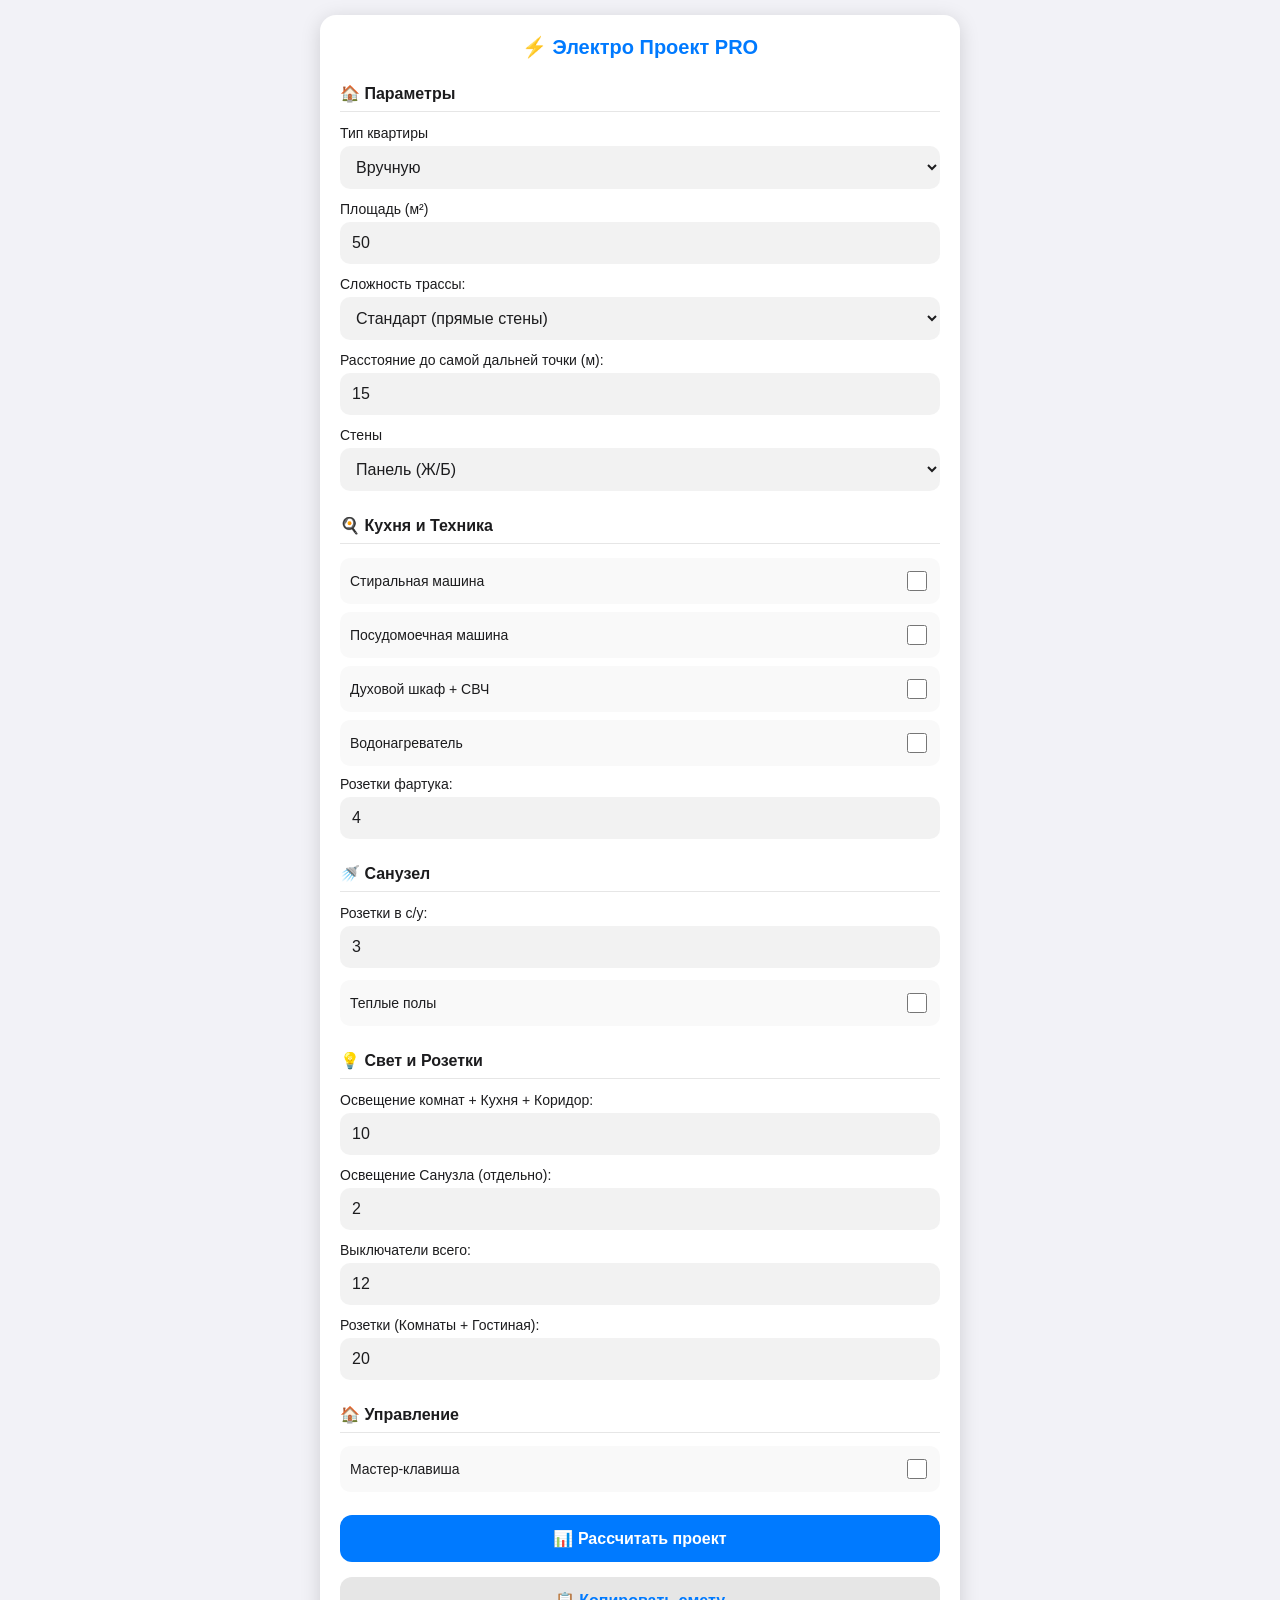
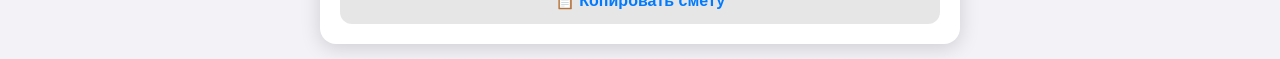
==== index.html @ 99ac5403 "Update index.html" ====
<!DOCTYPE html>
<html lang="ru">
<head>
    <meta charset="UTF-8">
    <meta name="viewport" content="width=device-width, initial-scale=1.0, maximum-scale=1.0, user-scalable=no">
    <title>⚡ Электро Проект PRO</title>
    <style>
        :root { --primary: #007AFF; --bg: #F2F2F7; --card: #FFFFFF; --text: #1C1C1E; --warn: #FF9500; }
        @media (prefers-color-scheme: dark) { :root { --bg: #000000; --card: #1C1C1E; --text: #FFFFFF; } }
        
        body { font-family: -apple-system, BlinkMacSystemFont, "Segoe UI", Roboto, sans-serif; background: var(--bg); color: var(--text); margin: 0; padding: 15px; }
        .app { max-width: 600px; margin: 0 auto; background: var(--card); border-radius: 16px; padding: 20px; box-shadow: 0 4px 20px rgba(0,0,0,0.15); }
        
        h1 { text-align: center; color: var(--primary); font-size: 20px; margin: 0 0 20px 0; }
        h2 { font-size: 16px; border-bottom: 1px solid rgba(128,128,128,0.2); padding-bottom: 8px; margin-top: 25px; color: var(--text); }
        
        .form-row { margin-bottom: 12px; }
        label { display: block; font-size: 14px; font-weight: 500; margin-bottom: 5px; }
        input, select { width: 100%; padding: 12px; border: none; border-radius: 10px; background: rgba(128,128,128,0.1); font-size: 16px; color: var(--text); box-sizing: border-box; }
        
        .toggle-group { display: flex; align-items: center; justify-content: space-between; padding: 10px; background: rgba(128,128,128,0.05); border-radius: 10px; margin-bottom: 8px; }
        .toggle-group label { margin: 0; font-weight: normal; }
        .toggle-group input { width: 20px; height: 20px; }
        
        .sub-option { margin-left: 15px; margin-top: 5px; padding-left: 10px; border-left: 2px solid var(--primary); display: none; }
        .sub-option.visible { display: block; }

        .btn { width: 100%; padding: 14px; border: none; border-radius: 12px; font-size: 16px; font-weight: 600; margin-top: 15px; cursor: pointer; }
        .btn-primary { background: var(--primary); color: white; }
        .btn-secondary { background: rgba(128,128,128,0.2); color: var(--primary); }
        
        #result { margin-top: 20px; padding: 15px; background: rgba(0,122,255,0.1); border-radius: 12px; display: none; }
        .group-list { list-style: none; padding: 0; margin: 10px 0; font-size: 14px; }
        .group-list li { padding: 4px 0; border-bottom: 1px dashed rgba(128,128,128,0.3); display: flex; justify-content: space-between; }
        .total-price { font-size: 24px; font-weight: bold; color: var(--primary); text-align: right; margin-top: 10px; }
        .alert { background: #FFF3CD; color: #856404; padding: 10px; border-radius: 8px; margin-bottom: 10px; font-size: 13px; border-left: 4px solid var(--warn); }
        
        .cable-breakdown { background: rgba(255,255,255,0.5); padding: 10px; border-radius: 8px; margin: 10px 0; font-size: 13px; }
        .cable-row { display: flex; justify-content: space-between; margin-bottom: 4px; }
        .item-count { font-weight: bold; color: #333; }
        @media (prefers-color-scheme: dark) { .item-count { color: #fff; } }
    </style>
</head>
<body>

<div class="app">
    <h1>⚡ Электро Проект PRO</h1>

    <!-- 1. Помещение -->
    <h2>🏠 Параметры</h2>
    <div class="form-row">
        <label>Тип квартиры</label>
        <select id="aptType" onchange="autoFill()">
            <option value="custom">Вручную</option>
            <option value="1">1-комнатная</option>
            <option value="2">2-комнатная</option>
            <option value="3">3-комнатная</option>
        </select>
    </div>
    <div class="form-row">
        <label>Площадь (м²)</label>
        <input type="number" id="area" value="50">
    </div>
    
    <!-- Блок расчета кабеля -->
    <div class="form-row">
        <label>Сложность трассы:</label>
        <select id="cableCoef">
            <option value="1.0">Стандарт (прямые стены)</option>
            <option value="1.2">Сложно (ниши, много поворотов)</option>
            <option value="0.9">Просто (минимум изгибов)</option>
        </select>
    </div>
    <div class="form-row">
        <label>Расстояние до самой дальней точки (м):</label>
        <input type="number" id="maxDist" value="15">
    </div>

    <div class="form-row">
        <label>Стены</label>
        <select id="wallType">
            <option value="350">Панель (Ж/Б)</option>
            <option value="280">Монолит/Кирпич</option>
            <option value="150">ГКЛ/Дерево</option>
        </select>
    </div>

    <!-- 2. Кухня и Техника -->
    <h2>🍳 Кухня и Техника</h2>
    <div class="toggle-group"><label>Стиральная машина</label><input type="checkbox" id="washMachine"></div>
    <div class="toggle-group"><label>Посудомоечная машина</label><input type="checkbox" id="dishWasher"></div>
    <div class="toggle-group"><label>Духовой шкаф + СВЧ</label><input type="checkbox" id="ovenMicrowave"></div>
    
    <div class="toggle-group">
        <label>Водонагреватель</label>
        <input type="checkbox" id="boilerCheck" onchange="toggleBoiler()">
    </div>
    <div id="boilerOptions" class="sub-option">
        <label>Тип нагревателя:</label>
        <select id="boilerType">
            <option value="storage">Накопительный (~2кВт)</option>
            <option value="flow">Проточный (~5-7кВт)</option>
        </select>
    </div>
    <div class="form-row" style="margin-top:10px;">
        <label>Розетки фартука:</label>
        <input type="number" id="kitchenCounter" value="4">
    </div>

    <!-- 3. Санузел -->
    <h2>🚿 Санузел</h2>
    <div class="form-row"><label>Розетки в с/у:</label><input type="number" id="bathSockets" value="3"></div>
    
    <div class="toggle-group">
        <label>Теплые полы</label>
        <input type="checkbox" id="floorHeat" onchange="toggleFloorHeat()">
    </div>
    <div id="floorHeatOptions" class="sub-option">
        <label>Площадь ТП (м²):</label>
        <input type="number" id="floorHeatArea" value="4">
    </div>

    <!-- 4. Свет и Розетки -->
    <h2>💡 Свет и Розетки</h2>
    <div class="form-row">
        <label>Освещение комнат + Кухня + Коридор:</label>
        <input type="number" id="mainLights" value="10">
    </div>
    <div class="form-row">
        <label>Освещение Санузла (отдельно):</label>
        <input type="number" id="bathLights" value="2">
    </div>
    <div class="form-row"><label>Выключатели всего:</label><input type="number" id="switches" value="12"></div>
    <div class="form-row"><label>Розетки (Комнаты + Гостиная):</label><input type="number" id="roomSockets" value="20"></div>

    <!-- 5. Управление -->
    <h2>🏠 Управление</h2>
    <div class="toggle-group">
        <label>Мастер-клавиша</label>
        <input type="checkbox" id="masterKey" onchange="toggleMasterKey()">
    </div>
    <div id="masterKeyInfo" class="sub-option">
        <div class="alert">️ Требуется контактор (2 модуля)</div>
    </div>

    <button class="btn btn-primary" onclick="calculate()">📊 Рассчитать проект</button>
    <button class="btn btn-secondary" onclick="copyResult()">📋 Копировать смету</button>

    <div id="result"></div>
</div>

<script>
    // === ЦЕНЫ ===
    const P = {
        cable_1_5: 45, cable_2_5: 70, cable_4_0: 120, cable_6_0: 180,
        socket: 150, switch: 120, pod: 30, light: 200, 
        junction_box: 40, // Распредкоробка
        box: 100, uzo: 1500,
        contactor: 2500, 
        work_point: 500, work_light: 400, work_panel: 3500, work_group: 250,
        floor_heat: 2500
    };

    const AREA_PRESETS = { '1': 40, '2': 60, '3': 85 };

    function autoFill() {
        const t = document.getElementById('aptType').value;
        if(AREA_PRESETS[t]) document.getElementById('area').value = AREA_PRESETS[t];
    }
    function toggleBoiler() { document.getElementById('boilerOptions').classList.toggle('visible', document.getElementById('boilerCheck').checked); }
    function toggleFloorHeat() { document.getElementById('floorHeatOptions').classList.toggle('visible', document.getElementById('floorHeat').checked); }
    function toggleMasterKey() { document.getElementById('masterKeyInfo').classList.toggle('visible', document.getElementById('masterKey').checked); }

    // === ФУНКЦИЯ РАСЧЕТА КАБЕЛЯ ===
    function calculateCable(area, totalPoints, maxDist, complexityCoef, hasFloorHeat) {
        const perimeter = Math.sqrt(area) * 4;
        let baseLen = perimeter * 1.2; 
        const pointsLen = totalPoints * 1.5; 
        const distAdjustment = maxDist > 15 ? (maxDist - 15) * 2 : 0;
        const fhLen = hasFloorHeat ? 20 : 0;
        let rawTotal = (baseLen + pointsLen + distAdjustment + fhLen) * complexityCoef;
        let finalTotal = Math.ceil(rawTotal * 1.15);

        return {
            total: finalTotal,
            pwr: Math.ceil(finalTotal * 0.7),
            light: Math.ceil(finalTotal * 0.3)
        };
    }

    function calculate() {
        try {
            const area = parseFloat(document.getElementById('area').value) || 0;
            const wallPrice = parseFloat(document.getElementById('wallType').value);
            const cableCoef = parseFloat(document.getElementById('cableCoef').value);
            const maxDist = parseFloat(document.getElementById('maxDist').value) || 15;
            
            // Техника
            const hasWash = document.getElementById('washMachine').checked;
            const hasDish = document.getElementById('dishWasher').checked;
            const hasOven = document.getElementById('ovenMicrowave').checked;
            const hasBoiler = document.getElementById('boilerCheck').checked;
            const boilerType = document.getElementById('boilerType').value;
            
            // Санузел
            const bathSockets = parseInt(document.getElementById('bathSockets').value) || 0;
            const hasFloorHeat = document.getElementById('floorHeat').checked;
            const floorHeatArea = parseInt(document.getElementById('floorHeatArea').value) || 0;

            // Свет и Розетки
            const mainLights = parseInt(document.getElementById('mainLights').value) || 0;
            const bathLights = parseInt(document.getElementById('bathLights').value) || 0;
            const kCounter = parseInt(document.getElementById('kitchenCounter').value) || 0;
            const roomSockets = parseInt(document.getElementById('roomSockets').value) || 0;
            const switches = parseInt(document.getElementById('switches').value) || 0;
            const hasMasterKey = document.getElementById('masterKey').checked;

            // Подсчет всего
            const totalSockets = kCounter + roomSockets + bathSockets + (hasWash?1:0) + (hasDish?1:0) + (hasOven?1:0) + (hasBoiler?1:0);
            const totalLights = mainLights + bathLights;
            const totalPoints = totalSockets + totalLights + switches;

            // === ПОДСЧЕТ ПОДРОЗЕТНИКОВ И КОРОБОК ===
            // 1 подрозетник на каждую розетку и выключатель
            const countPodrozetniki = totalSockets + switches;
            
            // Распредкоробки: примерно 1 на каждые 5-6 точек + запас
            const countJunctionBoxes = Math.ceil(totalPoints / 5) + 2;

            // === РАСЧЕТ КАБЕЛЯ ===
            const cableData = calculateCable(area, totalPoints, maxDist, cableCoef, hasFloorHeat);
            const lenPwr = cableData.pwr;   
            const lenLight = cableData.light;

            // === ГРУППЫ ЩИТА ===
            let groups = [];
            groups.push({name: "Вводной автомат + Реле напряжения", type: "main"});

            if(hasWash) groups.push({name: "Стиральная машина", w: 2.5});
            if(hasDish) groups.push({name: "ПММ", w: 2.5});
            if(hasOven) groups.push({name: "Духовка + СВЧ", w: 2.5});
            if(hasBoiler) {
                let w = (boilerType === 'flow') ? 6.0 : 2.5;
                groups.push({name: (boilerType === 'flow' ? "Проточный (3x6)" : "Бойлер (3x2.5)"), w: w});
            }
            if(kCounter > 0) groups.push({name: "Розетки фартука", w: 2.5});
            if(bathSockets > 0) groups.push({name: "Розетки с/у (УЗО)", w: 2.5});
            if(hasFloorHeat) groups.push({name: "Теплые полы", w: 2.5});
            
            if(mainLights > 0) groups.push({name: `Свет основной (${mainLights} т.)`, w: 1.5});
            if(bathLights > 0) groups.push({name: "Свет с/у (УЗО)", w: 1.5});
            
            const roomSockGroups = Math.ceil(roomSockets / 8);
            for(let i=1; i<=roomSockGroups; i++) groups.push({name: `Розетки комн. гр.${i}`, w: 2.5});
            
            if(hasMasterKey) groups.push({name: "Контактор", w: 0, type: 'contactor'});

            // === СТОИМОСТЬ ===
            const costCablePwr = lenPwr * P.cable_2_5; 
            const costCableLight = lenLight * P.cable_1_5;
            
            const costSocketsMech = totalSockets * P.socket;
            const costSwitchesMech = switches * P.switch;
            
            // Подрозетники (материал)
            const costPodrozetniki = countPodrozetniki * P.pod;
            // Распредкоробки (материал)
            const costJunctionBoxes = countJunctionBoxes * P.junction_box;

            const costLights = totalLights * P.light;
            const costBoxes = groups.length * P.box; // Щитовые модули/рейки
            const costFloorHeat = hasFloorHeat ? (floorHeatArea * 1500 + P.floor_heat) : 0;
            const costContactor = hasMasterKey ? P.contactor : 0;
            const costUZO = 3 * P.uzo;

            const totalMaterials = costCablePwr + costCableLight + costSocketsMech + costSwitchesMech + 
                                   costPodrozetniki + costJunctionBoxes + costLights + costBoxes + 
                                   costUZO + costFloorHeat + costContactor;

            // Работы
            const workStrobe = (lenPwr + lenLight) * wallPrice * 0.8;
            const workInstallPoints = totalSockets * P.work_point;
            const workInstallLights = totalLights * P.work_light;
            const workFloorHeat = hasFloorHeat ? (floorHeatArea * 500) : 0;
            const workContactor = hasMasterKey ? 1500 : 0;
            const workPanel = P.work_panel + (groups.length * P.work_group);

            const totalWork = workStrobe + workInstallPoints + workInstallLights + workFloorHeat + workContactor + workPanel;
            const grandTotal = totalMaterials + totalWork;

            // === ВЫВОД ===
            let alerts = "";
            if(hasBoiler && boilerType === 'flow') alerts += "<div class='alert'>⚠️ Проточный требует кабель 3x6!</div>";
            if(groups.length > 12) alerts += "<div class='alert'>ℹ️ Щит >12 модулей. Нужен двухрядный.</div>";

            let groupHtml = groups.map(g => {
                if(g.type === 'contactor') return `<li><span>${g.name}</span> <span>2 мод</span></li>`;
                return `<li><span>${g.name}</span> <span>${g.w?g.w+'мм²':'-'}</span></li>`;
            }).join('');

            const html = `
                ${alerts}
                
                <div style="font-weight:bold; margin-bottom:5px;">📦 Материалы (количество):</div>
                <div class="cable-breakdown">
                    <div class="cable-row"><span> ВВГнг 3×2.5 (Силовой):</span> <b>${lenPwr} м</b></div>
                    <div class="cable-row"><span>🧵 ВВГнг 3×1.5 (Свет):</span> <b>${lenLight} м</b></div>
                    <div class="cable-row"><span>🔌 Механизмы (розетки):</span> <span class="item-count">${totalSockets} шт</span></div>
                    <div class="cable-row"><span>🔲 Механизмы (выкл):</span> <span class="item-count">${switches} шт</span></div>
                    <div class="cable-row" style="background:rgba(0,122,255,0.1); padding:5px; border-radius:4px;"><span>🏺 <b>Подрозетники:</b></span> <span class="item-count"><b>${countPodrozetniki} шт</b></span></div>
                    <div class="cable-row"><span> Распред. коробки:</span> <span class="item-count">~${countJunctionBoxes} шт</span></div>
                </div>

                <div style="font-weight:bold; margin-bottom:5px;">📋 Схема щита (${groups.length} групп):</div>
                <ul class="group-list">${groupHtml}</ul>
                
                <hr style="border:0; border-top:1px dashed #ccc; margin:10px 0;">
                <div style="display:flex; justify-content:space-between;"><span>Материалы (сумма):</span> <span>${totalMaterials} ₽</span></div>
                <div style="display:flex; justify-content:space-between;"><span>Работы (сумма):</span> <span>${totalWork} ₽</span></div>
                <div class="total-price">ИТОГО: ${grandTotal} ₽</div>
            `;

            const resDiv = document.getElementById('result');
            resDiv.innerHTML = html;
            resDiv.style.display = 'block';
            resDiv.scrollIntoView({behavior:'smooth'});

            window.lastData = `Проект на ${area}м²\nКабель: ${cableData.total}м\nПодрозетники: ${countPodrozetniki} шт\nИтого: ${grandTotal} руб.`;

        } catch(e) { alert("Ошибка: "+e.message); console.error(e); }
    }

    function copyResult() {
        if(!window.lastData) return;
        navigator.clipboard.writeText(window.lastData).then(() => alert("Скопировано!"));
    }
</script>

</body>
</html>
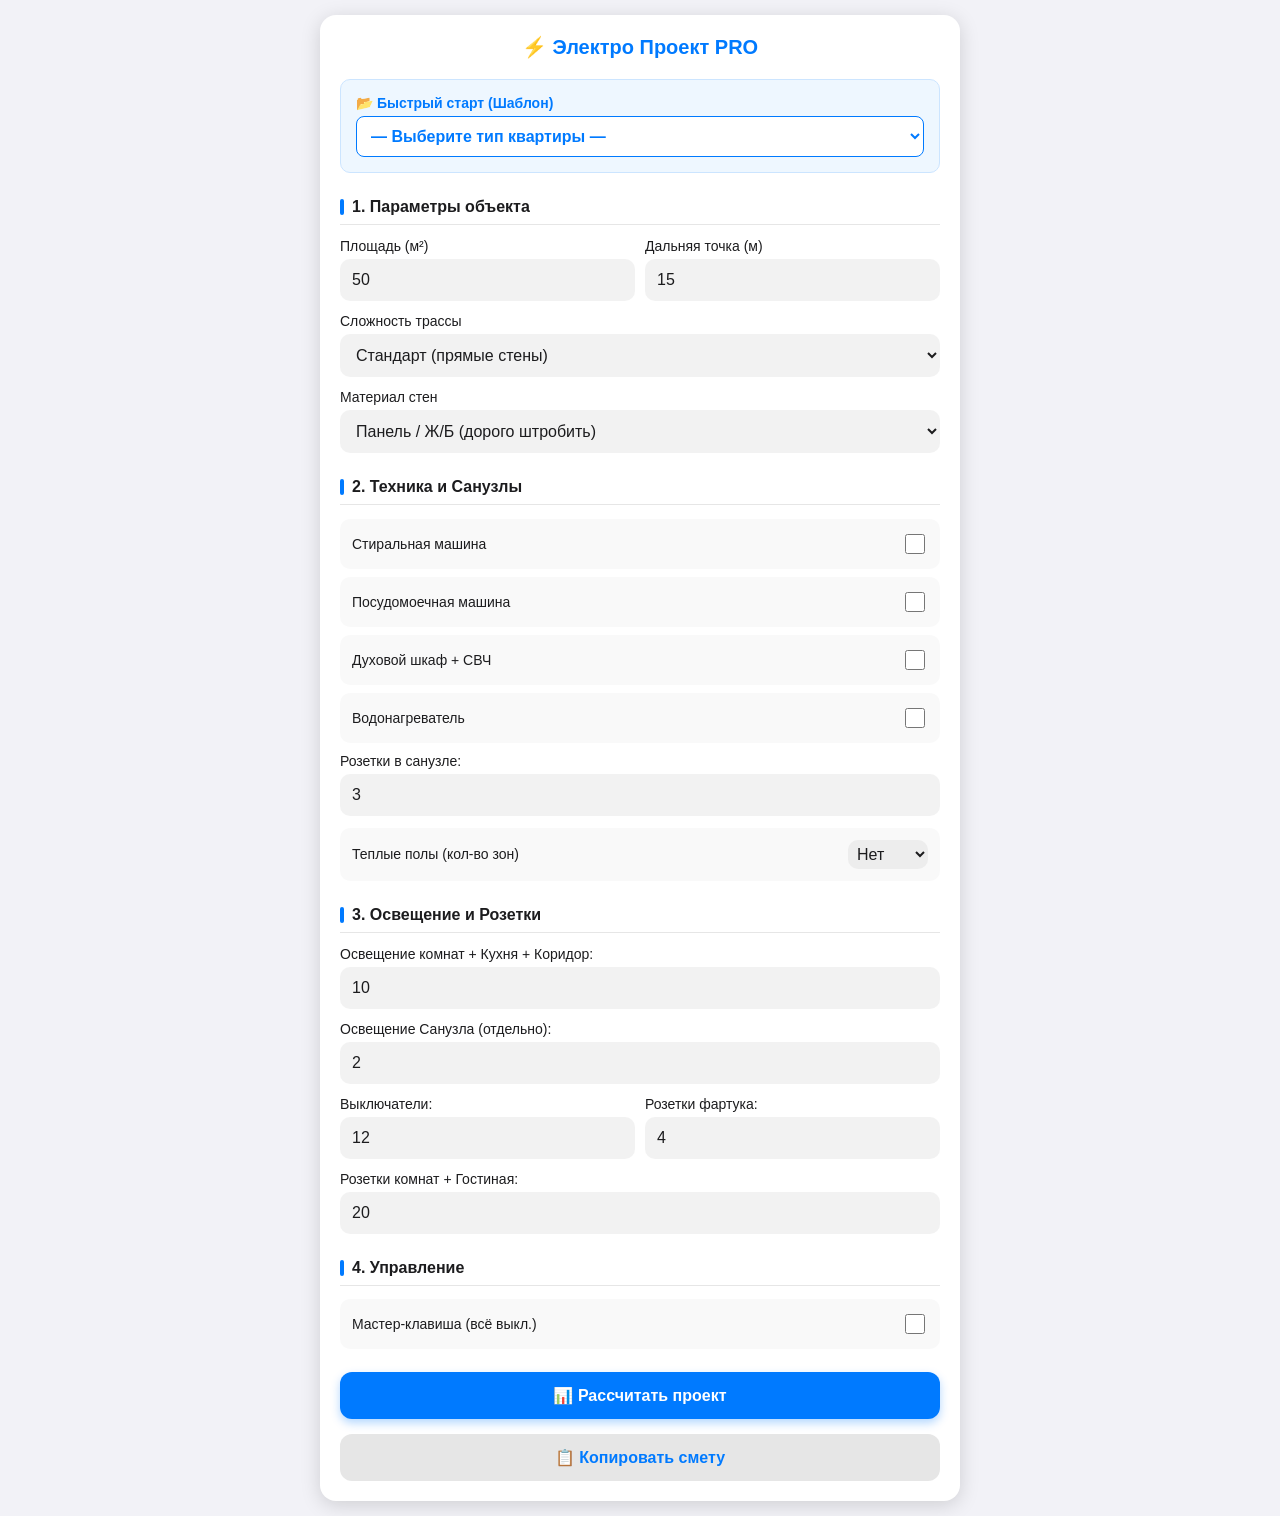
==== commit a21f4445: "Update index.html" ====
--- a/index.html
+++ b/index.html
@@ -3,7 +3,7 @@
 <head>
     <meta charset="UTF-8">
     <meta name="viewport" content="width=device-width, initial-scale=1.0, maximum-scale=1.0, user-scalable=no">
-    <title>⚡ Электро Проект PRO</title>
+    <title> Электро Проект PRO</title>
     <style>
         :root { --primary: #007AFF; --bg: #F2F2F7; --card: #FFFFFF; --text: #1C1C1E; --warn: #FF9500; }
         @media (prefers-color-scheme: dark) { :root { --bg: #000000; --card: #1C1C1E; --text: #FFFFFF; } }
@@ -12,33 +12,42 @@
         .app { max-width: 600px; margin: 0 auto; background: var(--card); border-radius: 16px; padding: 20px; box-shadow: 0 4px 20px rgba(0,0,0,0.15); }
         
         h1 { text-align: center; color: var(--primary); font-size: 20px; margin: 0 0 20px 0; }
-        h2 { font-size: 16px; border-bottom: 1px solid rgba(128,128,128,0.2); padding-bottom: 8px; margin-top: 25px; color: var(--text); }
+        h2 { font-size: 16px; border-bottom: 1px solid rgba(128,128,128,0.2); padding-bottom: 8px; margin-top: 25px; color: var(--text); display: flex; align-items: center; gap: 8px; }
+        h2::before { content: ''; display: block; width: 4px; height: 16px; background: var(--primary); border-radius: 2px; }
         
         .form-row { margin-bottom: 12px; }
         label { display: block; font-size: 14px; font-weight: 500; margin-bottom: 5px; }
-        input, select { width: 100%; padding: 12px; border: none; border-radius: 10px; background: rgba(128,128,128,0.1); font-size: 16px; color: var(--text); box-sizing: border-box; }
-        
-        .toggle-group { display: flex; align-items: center; justify-content: space-between; padding: 10px; background: rgba(128,128,128,0.05); border-radius: 10px; margin-bottom: 8px; }
-        .toggle-group label { margin: 0; font-weight: normal; }
-        .toggle-group input { width: 20px; height: 20px; }
-        
-        .sub-option { margin-left: 15px; margin-top: 5px; padding-left: 10px; border-left: 2px solid var(--primary); display: none; }
+        input, select { width: 100%; padding: 12px; border: none; border-radius: 10px; background: rgba(128,128,128,0.1); font-size: 16px; color: var(--text); box-sizing: border-box; transition: 0.2s; }
+        input:focus, select:focus { outline: 2px solid var(--primary); background: rgba(128,128,128,0.05); }
+        
+        .toggle-group { display: flex; align-items: center; justify-content: space-between; padding: 12px; background: rgba(128,128,128,0.05); border-radius: 10px; margin-bottom: 8px; cursor: pointer; }
+        .toggle-group label { margin: 0; font-weight: normal; flex-grow: 1; }
+        .toggle-group input { width: 20px; height: 20px; margin-left: 10px; }
+        
+        .sub-option { margin-left: 15px; margin-top: 5px; padding-left: 10px; border-left: 2px solid var(--primary); display: none; animation: fadeIn 0.3s; }
         .sub-option.visible { display: block; }
-
-        .btn { width: 100%; padding: 14px; border: none; border-radius: 12px; font-size: 16px; font-weight: 600; margin-top: 15px; cursor: pointer; }
-        .btn-primary { background: var(--primary); color: white; }
+        @keyframes fadeIn { from { opacity: 0; transform: translateY(-5px); } to { opacity: 1; transform: translateY(0); } }
+
+        .btn { width: 100%; padding: 14px; border: none; border-radius: 12px; font-size: 16px; font-weight: 600; margin-top: 15px; cursor: pointer; transition: 0.2s; }
+        .btn-primary { background: var(--primary); color: white; box-shadow: 0 4px 10px rgba(0,122,255,0.3); }
+        .btn-primary:active { transform: scale(0.98); }
         .btn-secondary { background: rgba(128,128,128,0.2); color: var(--primary); }
         
-        #result { margin-top: 20px; padding: 15px; background: rgba(0,122,255,0.1); border-radius: 12px; display: none; }
+        #result { margin-top: 20px; padding: 15px; background: rgba(0,122,255,0.1); border-radius: 12px; display: none; animation: slideUp 0.4s ease-out; }
+        @keyframes slideUp { from { opacity: 0; transform: translateY(20px); } to { opacity: 1; transform: translateY(0); } }
+        
         .group-list { list-style: none; padding: 0; margin: 10px 0; font-size: 14px; }
-        .group-list li { padding: 4px 0; border-bottom: 1px dashed rgba(128,128,128,0.3); display: flex; justify-content: space-between; }
-        .total-price { font-size: 24px; font-weight: bold; color: var(--primary); text-align: right; margin-top: 10px; }
-        .alert { background: #FFF3CD; color: #856404; padding: 10px; border-radius: 8px; margin-bottom: 10px; font-size: 13px; border-left: 4px solid var(--warn); }
-        
-        .cable-breakdown { background: rgba(255,255,255,0.5); padding: 10px; border-radius: 8px; margin: 10px 0; font-size: 13px; }
-        .cable-row { display: flex; justify-content: space-between; margin-bottom: 4px; }
+        .group-list li { padding: 6px 0; border-bottom: 1px dashed rgba(128,128,128,0.3); display: flex; justify-content: space-between; }
+        .total-price { font-size: 26px; font-weight: 800; color: var(--primary); text-align: right; margin-top: 15px; }
+        .alert { background: #FFF3CD; color: #856404; padding: 12px; border-radius: 8px; margin-bottom: 15px; font-size: 13px; border-left: 4px solid var(--warn); line-height: 1.4; }
+        
+        .cable-breakdown { background: rgba(255,255,255,0.6); padding: 12px; border-radius: 8px; margin: 10px 0; font-size: 14px; }
+        .cable-row { display: flex; justify-content: space-between; margin-bottom: 6px; }
         .item-count { font-weight: bold; color: #333; }
-        @media (prefers-color-scheme: dark) { .item-count { color: #fff; } }
+        @media (prefers-color-scheme: dark) { .item-count { color: #fff; } .cable-breakdown { background: rgba(255,255,255,0.1); } }
+        
+        .preset-loader { background: #eef7ff; padding: 15px; border-radius: 10px; margin-bottom: 20px; border: 1px solid #cce5ff; }
+        .preset-select { width: 100%; padding: 10px; border-radius: 8px; border: 1px solid #007AFF; background: white; color: #007AFF; font-weight: bold; }
     </style>
 </head>
 <body>
@@ -46,47 +55,47 @@
 <div class="app">
     <h1>⚡ Электро Проект PRO</h1>
 
-    <!-- 1. Помещение -->
-    <h2>🏠 Параметры</h2>
+    <!-- ЗАГРУЗКА ПРЕСЕТА -->
+    <div class="preset-loader">
+        <label style="color:#007AFF; font-weight:bold;">📂 Быстрый старт (Шаблон)</label>
+        <select id="presetSelect" class="preset-select" onchange="loadPreset()">
+            <option value="">— Выберите тип квартиры —</option>
+        </select>
+    </div>
+
+    <!-- ШАГ 1: БАЗОВЫЕ ПАРАМЕТРЫ -->
+    <h2>1. Параметры объекта</h2>
+    <div class="grid-2" style="display: grid; grid-template-columns: 1fr 1fr; gap: 10px;">
+        <div class="form-row">
+            <label>Площадь (м²)</label>
+            <input type="number" id="area" value="50">
+        </div>
+        <div class="form-row">
+            <label>Дальняя точка (м)</label>
+            <input type="number" id="maxDist" value="15">
+        </div>
+    </div>
+
     <div class="form-row">
-        <label>Тип квартиры</label>
-        <select id="aptType" onchange="autoFill()">
-            <option value="custom">Вручную</option>
-            <option value="1">1-комнатная</option>
-            <option value="2">2-комнатная</option>
-            <option value="3">3-комнатная</option>
-        </select>
-    </div>
-    <div class="form-row">
-        <label>Площадь (м²)</label>
-        <input type="number" id="area" value="50">
-    </div>
-    
-    <!-- Блок расчета кабеля -->
-    <div class="form-row">
-        <label>Сложность трассы:</label>
+        <label>Сложность трассы</label>
         <select id="cableCoef">
             <option value="1.0">Стандарт (прямые стены)</option>
-            <option value="1.2">Сложно (ниши, много поворотов)</option>
+            <option value="1.2">Сложно (ниши, много углов)</option>
             <option value="0.9">Просто (минимум изгибов)</option>
         </select>
     </div>
+
     <div class="form-row">
-        <label>Расстояние до самой дальней точки (м):</label>
-        <input type="number" id="maxDist" value="15">
-    </div>
-
-    <div class="form-row">
-        <label>Стены</label>
+        <label>Материал стен</label>
         <select id="wallType">
-            <option value="350">Панель (Ж/Б)</option>
-            <option value="280">Монолит/Кирпич</option>
-            <option value="150">ГКЛ/Дерево</option>
+            <option value="350">Панель / Ж/Б (дорого штробить)</option>
+            <option value="280">Монолит / Кирпич</option>
+            <option value="150">ГКЛ / Дерево / Пеноблок</option>
         </select>
     </div>
 
-    <!-- 2. Кухня и Техника -->
-    <h2>🍳 Кухня и Техника</h2>
+    <!-- ШАГ 2: НАПОЛНЕНИЕ -->
+    <h2>2. Техника и Санузлы</h2>
     <div class="toggle-group"><label>Стиральная машина</label><input type="checkbox" id="washMachine"></div>
     <div class="toggle-group"><label>Посудомоечная машина</label><input type="checkbox" id="dishWasher"></div>
     <div class="toggle-group"><label>Духовой шкаф + СВЧ</label><input type="checkbox" id="ovenMicrowave"></div>
@@ -102,26 +111,29 @@
             <option value="flow">Проточный (~5-7кВт)</option>
         </select>
     </div>
+
     <div class="form-row" style="margin-top:10px;">
-        <label>Розетки фартука:</label>
-        <input type="number" id="kitchenCounter" value="4">
-    </div>
-
-    <!-- 3. Санузел -->
-    <h2>🚿 Санузел</h2>
-    <div class="form-row"><label>Розетки в с/у:</label><input type="number" id="bathSockets" value="3"></div>
-    
+        <label>Розетки в санузле:</label>
+        <input type="number" id="bathSockets" value="3">
+    </div>
+    
+    <!-- Выбор количества зон теплого пола (все на 1 группе) -->
     <div class="toggle-group">
-        <label>Теплые полы</label>
-        <input type="checkbox" id="floorHeat" onchange="toggleFloorHeat()">
+        <label>Теплые полы (кол-во зон)</label>
+        <select id="floorHeatZones" onchange="toggleFloorHeat()" style="width: 80px; padding: 5px;">
+            <option value="0">Нет</option>
+            <option value="1">1 зона</option>
+            <option value="2">2 зоны</option>
+            <option value="3">3 зоны</option>
+        </select>
     </div>
     <div id="floorHeatOptions" class="sub-option">
-        <label>Площадь ТП (м²):</label>
+        <label>Общая площадь ТП (м²):</label>
         <input type="number" id="floorHeatArea" value="4">
-    </div>
-
-    <!-- 4. Свет и Розетки -->
-    <h2>💡 Свет и Розетки</h2>
+        <div class="hint" style="font-size:11px; color:#888;">Все зоны подключаются к одному автомату</div>
+    </div>
+
+    <h2>3. Освещение и Розетки</h2>
     <div class="form-row">
         <label>Освещение комнат + Кухня + Коридор:</label>
         <input type="number" id="mainLights" value="10">
@@ -130,17 +142,30 @@
         <label>Освещение Санузла (отдельно):</label>
         <input type="number" id="bathLights" value="2">
     </div>
-    <div class="form-row"><label>Выключатели всего:</label><input type="number" id="switches" value="12"></div>
-    <div class="form-row"><label>Розетки (Комнаты + Гостиная):</label><input type="number" id="roomSockets" value="20"></div>
-
-    <!-- 5. Управление -->
-    <h2>🏠 Управление</h2>
+    
+    <div class="grid-2" style="display: grid; grid-template-columns: 1fr 1fr; gap: 10px;">
+        <div class="form-row">
+            <label>Выключатели:</label>
+            <input type="number" id="switches" value="12">
+        </div>
+        <div class="form-row">
+            <label>Розетки фартука:</label>
+            <input type="number" id="kitchenCounter" value="4">
+        </div>
+    </div>
+    
+    <div class="form-row">
+        <label>Розетки комнат + Гостиная:</label>
+        <input type="number" id="roomSockets" value="20">
+    </div>
+
+    <h2>4. Управление</h2>
     <div class="toggle-group">
-        <label>Мастер-клавиша</label>
+        <label>Мастер-клавиша (всё выкл.)</label>
         <input type="checkbox" id="masterKey" onchange="toggleMasterKey()">
     </div>
     <div id="masterKeyInfo" class="sub-option">
-        <div class="alert">️ Требуется контактор (2 модуля)</div>
+        <div class="alert">️ Требуется контактор (2 модуля) в щите</div>
     </div>
 
     <button class="btn btn-primary" onclick="calculate()">📊 Рассчитать проект</button>
@@ -154,24 +179,82 @@
     const P = {
         cable_1_5: 45, cable_2_5: 70, cable_4_0: 120, cable_6_0: 180,
         socket: 150, switch: 120, pod: 30, light: 200, 
-        junction_box: 40, // Распредкоробка
-        box: 100, uzo: 1500,
+        junction_box: 40, box: 100, uzo: 1500,
         contactor: 2500, 
         work_point: 500, work_light: 400, work_panel: 3500, work_group: 250,
-        floor_heat: 2500
+        floor_heat_control: 2500, // Терморегулятор + монтаж (1 шт на всю группу)
+        floor_heat_mat: 1500      // Цена за м² мата
     };
 
-    const AREA_PRESETS = { '1': 40, '2': 60, '3': 85 };
-
-    function autoFill() {
-        const t = document.getElementById('aptType').value;
-        if(AREA_PRESETS[t]) document.getElementById('area').value = AREA_PRESETS[t];
+    let presetsData = [];
+
+    // Загрузка пресетов из файла
+    fetch('presets.json')
+        .then(response => response.json())
+        .then(data => {
+            presetsData = data;
+            const select = document.getElementById('presetSelect');
+            data.forEach((p, index) => {
+                const option = document.createElement('option');
+                option.value = index;
+                option.text = p.name;
+                select.appendChild(option);
+            });
+        })
+        .catch(err => console.log("presets.json не найден"));
+
+    function loadPreset() {
+        const idx = document.getElementById('presetSelect').value;
+        if(idx === "") return;
+        
+        const p = presetsData[idx];
+        document.getElementById('area').value = p.area;
+        document.getElementById('maxDist').value = p.maxDist;
+        document.getElementById('cableCoef').value = p.cableCoef;
+        document.getElementById('wallType').value = p.wallType;
+        
+        document.getElementById('washMachine').checked = p.washMachine;
+        document.getElementById('dishWasher').checked = p.dishWasher;
+        document.getElementById('ovenMicrowave').checked = p.ovenMicrowave;
+        
+        document.getElementById('boilerCheck').checked = p.boilerCheck;
+        if(p.boilerType) document.getElementById('boilerType').value = p.boilerType;
+        toggleBoiler();
+        
+        document.getElementById('bathSockets').value = p.bathSockets;
+        
+        document.getElementById('floorHeatZones').value = p.floorHeatZones;
+        document.getElementById('floorHeatArea').value = p.floorHeatArea;
+        toggleFloorHeat();
+        
+        document.getElementById('mainLights').value = p.mainLights;
+        document.getElementById('bathLights').value = p.bathLights;
+        document.getElementById('switches').value = p.switches;
+        document.getElementById('kitchenCounter').value = p.kitchenCounter;
+        document.getElementById('roomSockets').value = p.roomSockets;
+        
+        document.getElementById('masterKey').checked = p.masterKey;
+        toggleMasterKey();
+        
+        calculate();
     }
+
     function toggleBoiler() { document.getElementById('boilerOptions').classList.toggle('visible', document.getElementById('boilerCheck').checked); }
-    function toggleFloorHeat() { document.getElementById('floorHeatOptions').classList.toggle('visible', document.getElementById('floorHeat').checked); }
+    
+    function toggleFloorHeat() { 
+        const zones = parseInt(document.getElementById('floorHeatZones').value);
+        const el = document.getElementById('floorHeatOptions');
+        if(zones > 0) {
+            el.classList.add('visible');
+            if(!document.getElementById('floorHeatArea').value) document.getElementById('floorHeatArea').value = zones * 4;
+        } else {
+            el.classList.remove('visible');
+        }
+    }
+    
     function toggleMasterKey() { document.getElementById('masterKeyInfo').classList.toggle('visible', document.getElementById('masterKey').checked); }
 
-    // === ФУНКЦИЯ РАСЧЕТА КАБЕЛЯ ===
+    // === РАСЧЕТ КАБЕЛЯ ===
     function calculateCable(area, totalPoints, maxDist, complexityCoef, hasFloorHeat) {
         const perimeter = Math.sqrt(area) * 4;
         let baseLen = perimeter * 1.2; 
@@ -190,24 +273,26 @@
 
     function calculate() {
         try {
+            // 1. БАЗА
             const area = parseFloat(document.getElementById('area').value) || 0;
             const wallPrice = parseFloat(document.getElementById('wallType').value);
             const cableCoef = parseFloat(document.getElementById('cableCoef').value);
             const maxDist = parseFloat(document.getElementById('maxDist').value) || 15;
             
-            // Техника
+            // 2. ТЕХНИКА
             const hasWash = document.getElementById('washMachine').checked;
             const hasDish = document.getElementById('dishWasher').checked;
             const hasOven = document.getElementById('ovenMicrowave').checked;
             const hasBoiler = document.getElementById('boilerCheck').checked;
             const boilerType = document.getElementById('boilerType').value;
             
-            // Санузел
+            // 3. САНУЗЕЛ И ПОЛЫ
             const bathSockets = parseInt(document.getElementById('bathSockets').value) || 0;
-            const hasFloorHeat = document.getElementById('floorHeat').checked;
+            const floorHeatZones = parseInt(document.getElementById('floorHeatZones').value) || 0;
             const floorHeatArea = parseInt(document.getElementById('floorHeatArea').value) || 0;
-
-            // Свет и Розетки
+            const hasFloorHeat = floorHeatZones > 0;
+
+            // 4. СВЕТ И РОЗЕТКИ
             const mainLights = parseInt(document.getElementById('mainLights').value) || 0;
             const bathLights = parseInt(document.getElementById('bathLights').value) || 0;
             const kCounter = parseInt(document.getElementById('kitchenCounter').value) || 0;
@@ -215,19 +300,13 @@
             const switches = parseInt(document.getElementById('switches').value) || 0;
             const hasMasterKey = document.getElementById('masterKey').checked;
 
-            // Подсчет всего
             const totalSockets = kCounter + roomSockets + bathSockets + (hasWash?1:0) + (hasDish?1:0) + (hasOven?1:0) + (hasBoiler?1:0);
             const totalLights = mainLights + bathLights;
             const totalPoints = totalSockets + totalLights + switches;
 
-            // === ПОДСЧЕТ ПОДРОЗЕТНИКОВ И КОРОБОК ===
-            // 1 подрозетник на каждую розетку и выключатель
             const countPodrozetniki = totalSockets + switches;
-            
-            // Распредкоробки: примерно 1 на каждые 5-6 точек + запас
             const countJunctionBoxes = Math.ceil(totalPoints / 5) + 2;
 
-            // === РАСЧЕТ КАБЕЛЯ ===
             const cableData = calculateCable(area, totalPoints, maxDist, cableCoef, hasFloorHeat);
             const lenPwr = cableData.pwr;   
             const lenLight = cableData.light;
@@ -245,7 +324,11 @@
             }
             if(kCounter > 0) groups.push({name: "Розетки фартука", w: 2.5});
             if(bathSockets > 0) groups.push({name: "Розетки с/у (УЗО)", w: 2.5});
-            if(hasFloorHeat) groups.push({name: "Теплые полы", w: 2.5});
+            
+            // 🔥 ВСЕ ТЕПЛЫЕ ПОЛЫ НА ОДНОЙ ГРУППЕ
+            if(hasFloorHeat) {
+                groups.push({name: `Теплые полы (${floorHeatZones} зон)`, w: 2.5});
+            }
             
             if(mainLights > 0) groups.push({name: `Свет основной (${mainLights} т.)`, w: 1.5});
             if(bathLights > 0) groups.push({name: "Свет с/у (УЗО)", w: 1.5});
@@ -261,17 +344,18 @@
             
             const costSocketsMech = totalSockets * P.socket;
             const costSwitchesMech = switches * P.switch;
-            
-            // Подрозетники (материал)
             const costPodrozetniki = countPodrozetniki * P.pod;
-            // Распредкоробки (материал)
             const costJunctionBoxes = countJunctionBoxes * P.junction_box;
-
             const costLights = totalLights * P.light;
-            const costBoxes = groups.length * P.box; // Щитовые модули/рейки
-            const costFloorHeat = hasFloorHeat ? (floorHeatArea * 1500 + P.floor_heat) : 0;
+            const costBoxes = groups.length * P.box; 
+            
+            // Теплые полы: 1 комплект управления + маты по площади
+            const costFloorHeat = hasFloorHeat ? (P.floor_heat_control + floorHeatArea * P.floor_heat_mat) : 0;
+            
             const costContactor = hasMasterKey ? P.contactor : 0;
-            const costUZO = 3 * P.uzo;
+            // УЗО: Розетки, Свет с/у, Теплые полы (всегда 3, если полы есть)
+            const uzoCount = hasFloorHeat ? 3 : 2; 
+            const costUZO = uzoCount * P.uzo;
 
             const totalMaterials = costCablePwr + costCableLight + costSocketsMech + costSwitchesMech + 
                                    costPodrozetniki + costJunctionBoxes + costLights + costBoxes + 
@@ -291,7 +375,7 @@
             // === ВЫВОД ===
             let alerts = "";
             if(hasBoiler && boilerType === 'flow') alerts += "<div class='alert'>⚠️ Проточный требует кабель 3x6!</div>";
-            if(groups.length > 12) alerts += "<div class='alert'>ℹ️ Щит >12 модулей. Нужен двухрядный.</div>";
+            if(groups.length > 12) alerts += "<div class='alert'>ℹ️ Щит >12 модулей. Рекомендуем двухрядный.</div>";
 
             let groupHtml = groups.map(g => {
                 if(g.type === 'contactor') return `<li><span>${g.name}</span> <span>2 мод</span></li>`;
@@ -301,22 +385,23 @@
             const html = `
                 ${alerts}
                 
-                <div style="font-weight:bold; margin-bottom:5px;">📦 Материалы (количество):</div>
+                <div style="font-weight:bold; margin-bottom:10px; color:var(--primary);">📦 Закупка материалов:</div>
                 <div class="cable-breakdown">
                     <div class="cable-row"><span> ВВГнг 3×2.5 (Силовой):</span> <b>${lenPwr} м</b></div>
                     <div class="cable-row"><span>🧵 ВВГнг 3×1.5 (Свет):</span> <b>${lenLight} м</b></div>
                     <div class="cable-row"><span>🔌 Механизмы (розетки):</span> <span class="item-count">${totalSockets} шт</span></div>
                     <div class="cable-row"><span>🔲 Механизмы (выкл):</span> <span class="item-count">${switches} шт</span></div>
-                    <div class="cable-row" style="background:rgba(0,122,255,0.1); padding:5px; border-radius:4px;"><span>🏺 <b>Подрозетники:</b></span> <span class="item-count"><b>${countPodrozetniki} шт</b></span></div>
+                    <div class="cable-row" style="background:rgba(0,122,255,0.1); padding:5px; border-radius:4px;"><span> <b>Подрозетники:</b></span> <span class="item-count"><b>${countPodrozetniki} шт</b></span></div>
                     <div class="cable-row"><span> Распред. коробки:</span> <span class="item-count">~${countJunctionBoxes} шт</span></div>
+                    ${hasFloorHeat ? `<div class="cable-row"><span> Терморегулятор ТП:</span> <span class="item-count">1 шт (на все зоны)</span></div>` : ''}
                 </div>
 
-                <div style="font-weight:bold; margin-bottom:5px;">📋 Схема щита (${groups.length} групп):</div>
+                <div style="font-weight:bold; margin-bottom:5px; margin-top:15px;">📋 Схема щита (${groups.length} групп):</div>
                 <ul class="group-list">${groupHtml}</ul>
                 
-                <hr style="border:0; border-top:1px dashed #ccc; margin:10px 0;">
-                <div style="display:flex; justify-content:space-between;"><span>Материалы (сумма):</span> <span>${totalMaterials} ₽</span></div>
-                <div style="display:flex; justify-content:space-between;"><span>Работы (сумма):</span> <span>${totalWork} ₽</span></div>
+                <hr style="border:0; border-top:1px dashed #ccc; margin:15px 0;">
+                <div style="display:flex; justify-content:space-between; font-size:15px;"><span>Материалы:</span> <span>${totalMaterials} ₽</span></div>
+                <div style="display:flex; justify-content:space-between; font-size:15px;"><span>Работы:</span> <span>${totalWork} ₽</span></div>
                 <div class="total-price">ИТОГО: ${grandTotal} ₽</div>
             `;
 
@@ -325,7 +410,7 @@
             resDiv.style.display = 'block';
             resDiv.scrollIntoView({behavior:'smooth'});
 
-            window.lastData = `Проект на ${area}м²\nКабель: ${cableData.total}м\nПодрозетники: ${countPodrozetniki} шт\nИтого: ${grandTotal} руб.`;
+            window.lastData = `Проект на ${area}м²\nКабель: ${cableData.total}м\nПодрозетники: ${countPodrozetniki} шт\nГрупп: ${groups.length}\nИтого: ${grandTotal} руб.`;
 
         } catch(e) { alert("Ошибка: "+e.message); console.error(e); }
     }
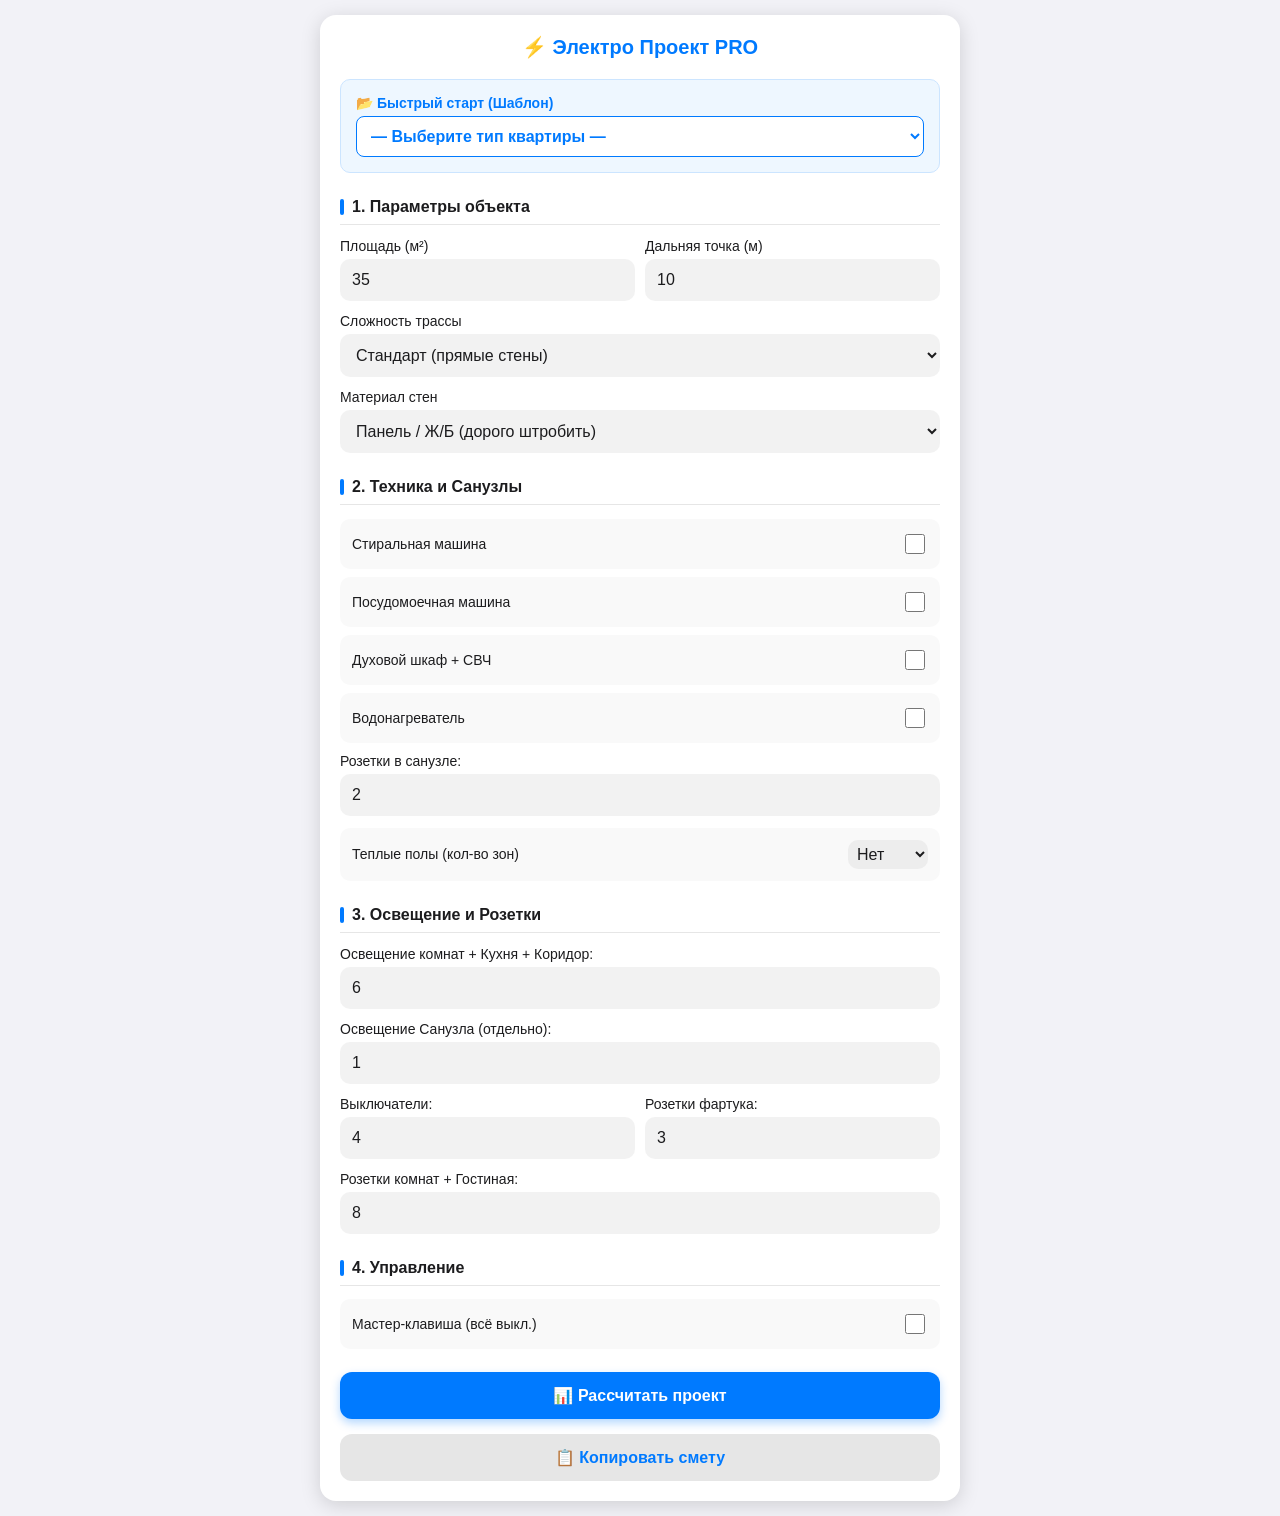
==== commit e0a93842: "index.html" ====
--- a/index.html
+++ b/index.html
@@ -3,7 +3,7 @@
 <head>
     <meta charset="UTF-8">
     <meta name="viewport" content="width=device-width, initial-scale=1.0, maximum-scale=1.0, user-scalable=no">
-    <title> Электро Проект PRO</title>
+    <title>⚡ Электро Проект PRO</title>
     <style>
         :root { --primary: #007AFF; --bg: #F2F2F7; --card: #FFFFFF; --text: #1C1C1E; --warn: #FF9500; }
         @media (prefers-color-scheme: dark) { :root { --bg: #000000; --card: #1C1C1E; --text: #FFFFFF; } }
@@ -68,11 +68,11 @@
     <div class="grid-2" style="display: grid; grid-template-columns: 1fr 1fr; gap: 10px;">
         <div class="form-row">
             <label>Площадь (м²)</label>
-            <input type="number" id="area" value="50">
+            <input type="number" id="area" value="35">
         </div>
         <div class="form-row">
             <label>Дальняя точка (м)</label>
-            <input type="number" id="maxDist" value="15">
+            <input type="number" id="maxDist" value="10">
         </div>
     </div>
 
@@ -114,7 +114,7 @@
 
     <div class="form-row" style="margin-top:10px;">
         <label>Розетки в санузле:</label>
-        <input type="number" id="bathSockets" value="3">
+        <input type="number" id="bathSockets" value="2">
     </div>
     
     <!-- Выбор количества зон теплого пола (все на 1 группе) -->
@@ -129,34 +129,34 @@
     </div>
     <div id="floorHeatOptions" class="sub-option">
         <label>Общая площадь ТП (м²):</label>
-        <input type="number" id="floorHeatArea" value="4">
+        <input type="number" id="floorHeatArea" value="3">
         <div class="hint" style="font-size:11px; color:#888;">Все зоны подключаются к одному автомату</div>
     </div>
 
     <h2>3. Освещение и Розетки</h2>
     <div class="form-row">
         <label>Освещение комнат + Кухня + Коридор:</label>
-        <input type="number" id="mainLights" value="10">
+        <input type="number" id="mainLights" value="6">
     </div>
     <div class="form-row">
         <label>Освещение Санузла (отдельно):</label>
-        <input type="number" id="bathLights" value="2">
+        <input type="number" id="bathLights" value="1">
     </div>
     
     <div class="grid-2" style="display: grid; grid-template-columns: 1fr 1fr; gap: 10px;">
         <div class="form-row">
             <label>Выключатели:</label>
-            <input type="number" id="switches" value="12">
+            <input type="number" id="switches" value="4">
         </div>
         <div class="form-row">
             <label>Розетки фартука:</label>
-            <input type="number" id="kitchenCounter" value="4">
+            <input type="number" id="kitchenCounter" value="3">
         </div>
     </div>
     
     <div class="form-row">
         <label>Розетки комнат + Гостиная:</label>
-        <input type="number" id="roomSockets" value="20">
+        <input type="number" id="roomSockets" value="8">
     </div>
 
     <h2>4. Управление</h2>
@@ -201,67 +201,92 @@
                 select.appendChild(option);
             });
         })
-        .catch(err => console.log("presets.json не найден"));
+        .catch(err => console.log("presets.json не найден или ошибка сети"));
 
     function loadPreset() {
         const idx = document.getElementById('presetSelect').value;
         if(idx === "") return;
         
         const p = presetsData[idx];
-        document.getElementById('area').value = p.area;
-        document.getElementById('maxDist').value = p.maxDist;
-        document.getElementById('cableCoef').value = p.cableCoef;
-        document.getElementById('wallType').value = p.wallType;
-        
-        document.getElementById('washMachine').checked = p.washMachine;
-        document.getElementById('dishWasher').checked = p.dishWasher;
-        document.getElementById('ovenMicrowave').checked = p.ovenMicrowave;
-        
-        document.getElementById('boilerCheck').checked = p.boilerCheck;
+        
+        // Безопасное присвоение значений с проверкой на undefined
+        const setVal = (id, val, def) => {
+            const el = document.getElementById(id);
+            if(el) el.value = (val !== undefined && val !== null) ? val : def;
+        };
+        const setCheck = (id, val) => {
+            const el = document.getElementById(id);
+            if(el) el.checked = !!val;
+        };
+
+        setVal('area', p.area, 35);
+        setVal('maxDist', p.maxDist, 10);
+        setVal('cableCoef', p.cableCoef, 1.0);
+        setVal('wallType', p.wallType, 350);
+        
+        setCheck('washMachine', p.washMachine);
+        setCheck('dishWasher', p.dishWasher);
+        setCheck('ovenMicrowave', p.ovenMicrowave);
+        
+        setCheck('boilerCheck', p.boilerCheck);
         if(p.boilerType) document.getElementById('boilerType').value = p.boilerType;
         toggleBoiler();
         
-        document.getElementById('bathSockets').value = p.bathSockets;
-        
-        document.getElementById('floorHeatZones').value = p.floorHeatZones;
-        document.getElementById('floorHeatArea').value = p.floorHeatArea;
+        setVal('bathSockets', p.bathSockets, 2);
+        
+        setVal('floorHeatZones', p.floorHeatZones, 0);
+        setVal('floorHeatArea', p.floorHeatArea, 3);
         toggleFloorHeat();
         
-        document.getElementById('mainLights').value = p.mainLights;
-        document.getElementById('bathLights').value = p.bathLights;
-        document.getElementById('switches').value = p.switches;
-        document.getElementById('kitchenCounter').value = p.kitchenCounter;
-        document.getElementById('roomSockets').value = p.roomSockets;
-        
-        document.getElementById('masterKey').checked = p.masterKey;
+        setVal('mainLights', p.mainLights, 6);
+        setVal('bathLights', p.bathLights, 1);
+        setVal('switches', p.switches, 4);
+        setVal('kitchenCounter', p.kitchenCounter, 3);
+        setVal('roomSockets', p.roomSockets, 8);
+        
+        setCheck('masterKey', p.masterKey);
         toggleMasterKey();
         
         calculate();
     }
 
-    function toggleBoiler() { document.getElementById('boilerOptions').classList.toggle('visible', document.getElementById('boilerCheck').checked); }
+    function toggleBoiler() { 
+        const el = document.getElementById('boilerOptions');
+        const chk = document.getElementById('boilerCheck');
+        if(chk) el.classList.toggle('visible', chk.checked); 
+    }
     
     function toggleFloorHeat() { 
-        const zones = parseInt(document.getElementById('floorHeatZones').value);
+        const zonesEl = document.getElementById('floorHeatZones');
         const el = document.getElementById('floorHeatOptions');
+        const zones = zonesEl ? parseInt(zonesEl.value) : 0;
+        
         if(zones > 0) {
             el.classList.add('visible');
-            if(!document.getElementById('floorHeatArea').value) document.getElementById('floorHeatArea').value = zones * 4;
+            const areaEl = document.getElementById('floorHeatArea');
+            if(areaEl && !areaEl.value) areaEl.value = zones * 3;
         } else {
             el.classList.remove('visible');
         }
     }
     
-    function toggleMasterKey() { document.getElementById('masterKeyInfo').classList.toggle('visible', document.getElementById('masterKey').checked); }
+    function toggleMasterKey() { 
+        const el = document.getElementById('masterKeyInfo');
+        const chk = document.getElementById('masterKey');
+        if(chk) el.classList.toggle('visible', chk.checked); 
+    }
 
     // === РАСЧЕТ КАБЕЛЯ ===
     function calculateCable(area, totalPoints, maxDist, complexityCoef, hasFloorHeat) {
+        if(!area || area <= 0) return { total: 0, pwr: 0, light: 0 };
+        
         const perimeter = Math.sqrt(area) * 4;
         let baseLen = perimeter * 1.2; 
-        const pointsLen = totalPoints * 1.5; 
-        const distAdjustment = maxDist > 15 ? (maxDist - 15) * 2 : 0;
+        const pointsLen = (totalPoints || 0) * 1.5; 
+        const distAdjustment = (maxDist || 0) > 15 ? ((maxDist - 15) * 2) : 0;
         const fhLen = hasFloorHeat ? 20 : 0;
-        let rawTotal = (baseLen + pointsLen + distAdjustment + fhLen) * complexityCoef;
+        
+        let rawTotal = (baseLen + pointsLen + distAdjustment + fhLen) * (complexityCoef || 1.0);
         let finalTotal = Math.ceil(rawTotal * 1.15);
 
         return {
@@ -273,11 +298,11 @@
 
     function calculate() {
         try {
-            // 1. БАЗА
+            // 1. БАЗА (с защитой от NaN)
             const area = parseFloat(document.getElementById('area').value) || 0;
-            const wallPrice = parseFloat(document.getElementById('wallType').value);
-            const cableCoef = parseFloat(document.getElementById('cableCoef').value);
-            const maxDist = parseFloat(document.getElementById('maxDist').value) || 15;
+            const wallPrice = parseFloat(document.getElementById('wallType').value) || 350;
+            const cableCoef = parseFloat(document.getElementById('cableCoef').value) || 1.0;
+            const maxDist = parseFloat(document.getElementById('maxDist').value) || 10;
             
             // 2. ТЕХНИКА
             const hasWash = document.getElementById('washMachine').checked;
@@ -325,7 +350,6 @@
             if(kCounter > 0) groups.push({name: "Розетки фартука", w: 2.5});
             if(bathSockets > 0) groups.push({name: "Розетки с/у (УЗО)", w: 2.5});
             
-            // 🔥 ВСЕ ТЕПЛЫЕ ПОЛЫ НА ОДНОЙ ГРУППЕ
             if(hasFloorHeat) {
                 groups.push({name: `Теплые полы (${floorHeatZones} зон)`, w: 2.5});
             }
@@ -349,11 +373,8 @@
             const costLights = totalLights * P.light;
             const costBoxes = groups.length * P.box; 
             
-            // Теплые полы: 1 комплект управления + маты по площади
             const costFloorHeat = hasFloorHeat ? (P.floor_heat_control + floorHeatArea * P.floor_heat_mat) : 0;
-            
             const costContactor = hasMasterKey ? P.contactor : 0;
-            // УЗО: Розетки, Свет с/у, Теплые полы (всегда 3, если полы есть)
             const uzoCount = hasFloorHeat ? 3 : 2; 
             const costUZO = uzoCount * P.uzo;
 
@@ -361,7 +382,6 @@
                                    costPodrozetniki + costJunctionBoxes + costLights + costBoxes + 
                                    costUZO + costFloorHeat + costContactor;
 
-            // Работы
             const workStrobe = (lenPwr + lenLight) * wallPrice * 0.8;
             const workInstallPoints = totalSockets * P.work_point;
             const workInstallLights = totalLights * P.work_light;
@@ -412,7 +432,10 @@
 
             window.lastData = `Проект на ${area}м²\nКабель: ${cableData.total}м\nПодрозетники: ${countPodrozetniki} шт\nГрупп: ${groups.length}\nИтого: ${grandTotal} руб.`;
 
-        } catch(e) { alert("Ошибка: "+e.message); console.error(e); }
+        } catch(e) { 
+            alert("Ошибка расчета: " + e.message); 
+            console.error(e); 
+        }
     }
 
     function copyResult() {
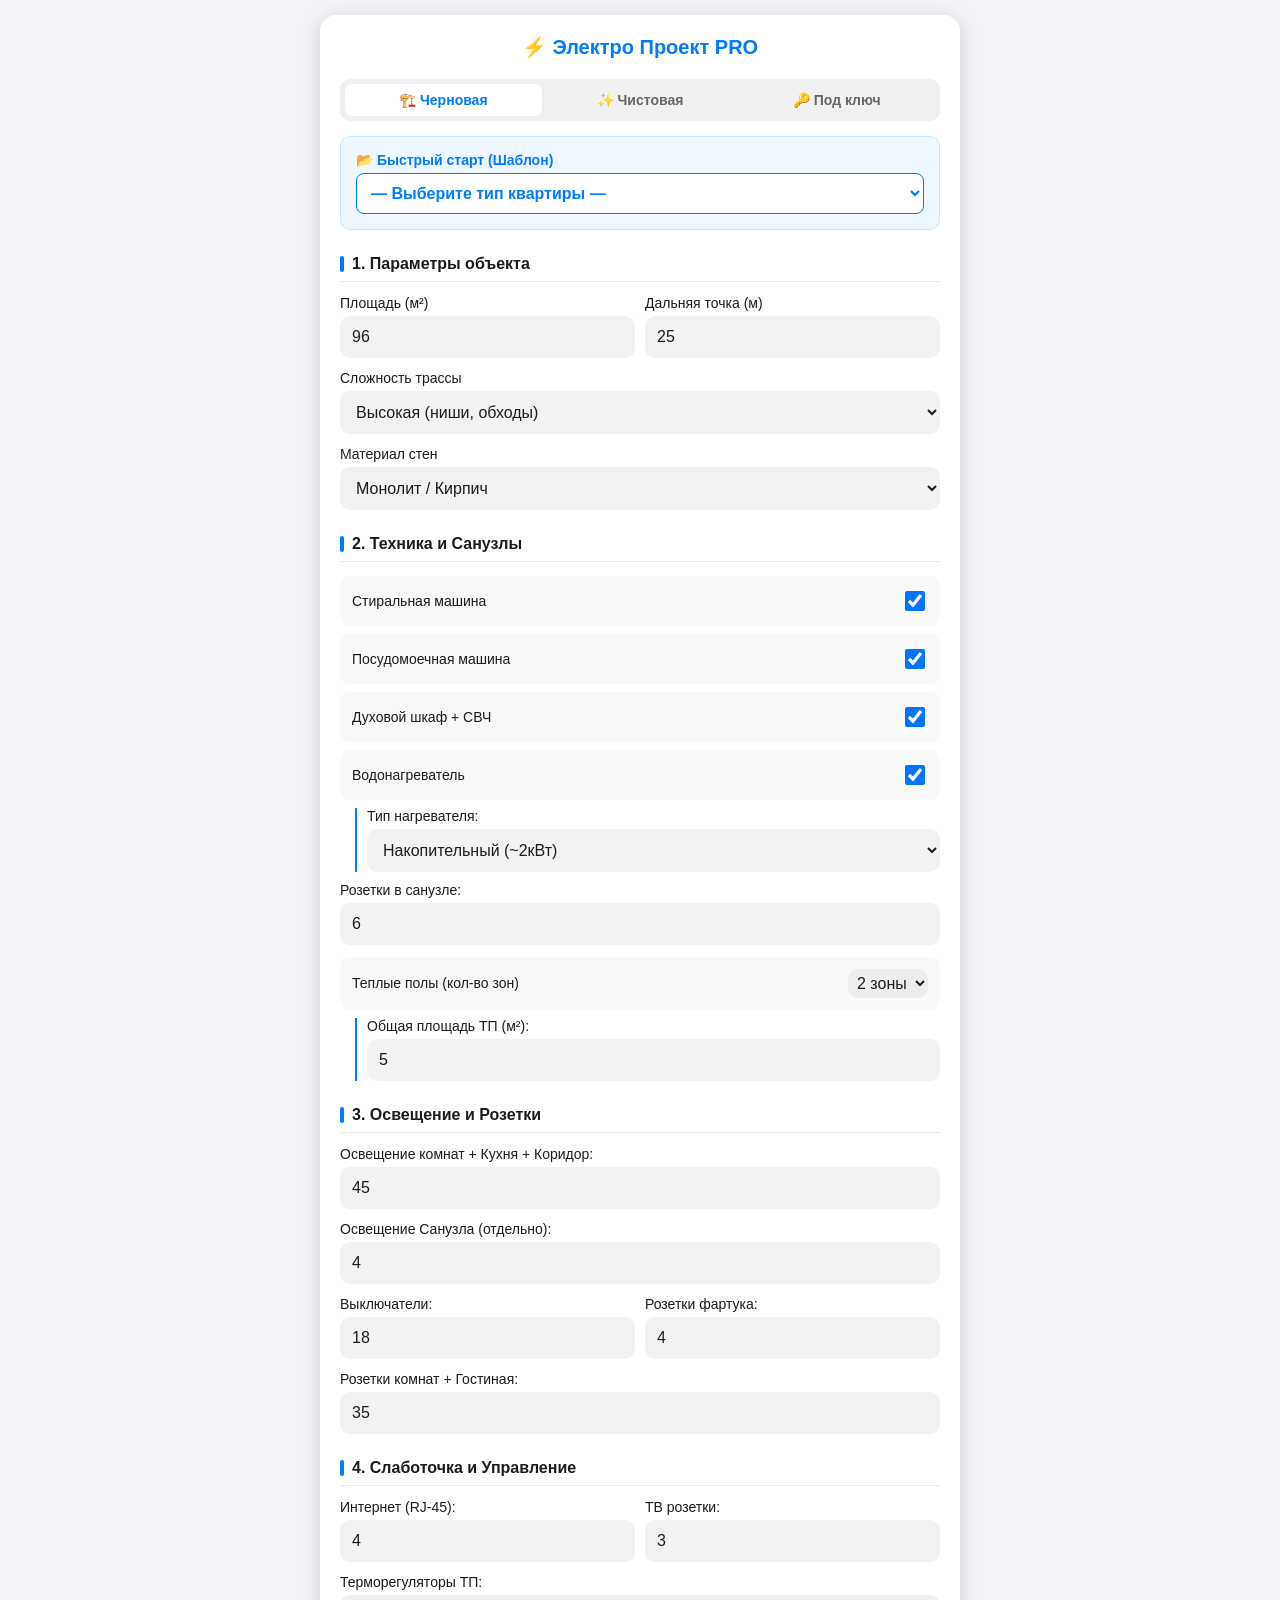
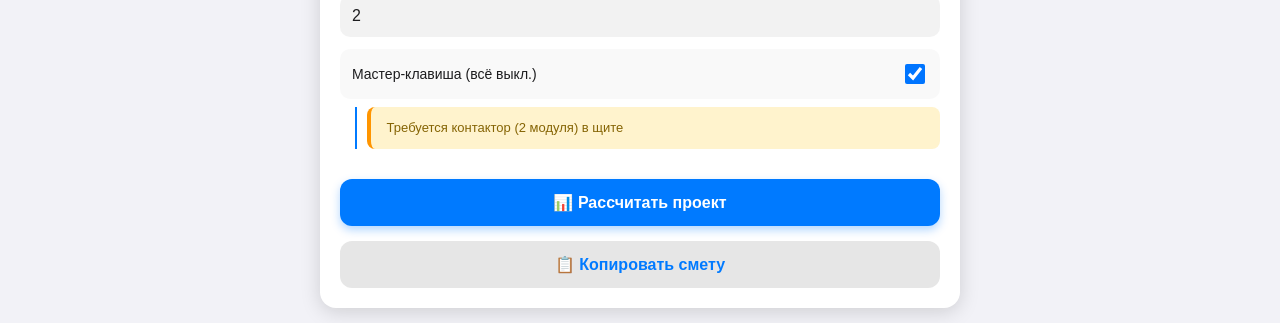
==== commit 5a7c0a4d: "index.html" ====
--- a/index.html
+++ b/index.html
@@ -48,12 +48,24 @@
         
         .preset-loader { background: #eef7ff; padding: 15px; border-radius: 10px; margin-bottom: 20px; border: 1px solid #cce5ff; }
         .preset-select { width: 100%; padding: 10px; border-radius: 8px; border: 1px solid #007AFF; background: white; color: #007AFF; font-weight: bold; }
+        
+        /* Стили для переключателя режима */
+        .mode-switch { background: #f0f0f0; padding: 5px; border-radius: 10px; display: flex; margin-bottom: 15px; }
+        .mode-btn { flex: 1; padding: 8px; text-align: center; border-radius: 8px; cursor: pointer; font-size: 14px; font-weight: 600; color: #666; transition: 0.2s; }
+        .mode-btn.active { background: white; color: var(--primary); shadow: 0 2px 5px rgba(0,0,0,0.1); }
     </style>
 </head>
 <body>
 
 <div class="app">
     <h1>⚡ Электро Проект PRO</h1>
+
+    <!-- Переключатель режима -->
+    <div class="mode-switch">
+        <div class="mode-btn active" id="modeRough" onclick="setMode('rough')">🏗️ Черновая</div>
+        <div class="mode-btn" id="modeFinish" onclick="setMode('finish')">✨ Чистовая</div>
+        <div class="mode-btn" id="modeTurnkey" onclick="setMode('turnkey')">🔑 Под ключ</div>
+    </div>
 
     <!-- ЗАГРУЗКА ПРЕСЕТА -->
     <div class="preset-loader">
@@ -68,103 +80,116 @@
     <div class="grid-2" style="display: grid; grid-template-columns: 1fr 1fr; gap: 10px;">
         <div class="form-row">
             <label>Площадь (м²)</label>
-            <input type="number" id="area" value="35">
+            <input type="number" id="area" value="96">
         </div>
         <div class="form-row">
             <label>Дальняя точка (м)</label>
-            <input type="number" id="maxDist" value="10">
+            <input type="number" id="maxDist" value="25">
         </div>
     </div>
 
     <div class="form-row">
         <label>Сложность трассы</label>
         <select id="cableCoef">
-            <option value="1.0">Стандарт (прямые стены)</option>
-            <option value="1.2">Сложно (ниши, много углов)</option>
-            <option value="0.9">Просто (минимум изгибов)</option>
+            <option value="1.0">Стандарт</option>
+            <option value="1.3" selected>Высокая (ниши, обходы)</option>
+            <option value="0.9">Низкая</option>
         </select>
     </div>
 
     <div class="form-row">
         <label>Материал стен</label>
         <select id="wallType">
-            <option value="350">Панель / Ж/Б (дорого штробить)</option>
-            <option value="280">Монолит / Кирпич</option>
-            <option value="150">ГКЛ / Дерево / Пеноблок</option>
+            <option value="350">Панель / Ж/Б</option>
+            <option value="280" selected>Монолит / Кирпич</option>
+            <option value="150">ГКЛ / Дерево</option>
         </select>
     </div>
 
     <!-- ШАГ 2: НАПОЛНЕНИЕ -->
     <h2>2. Техника и Санузлы</h2>
-    <div class="toggle-group"><label>Стиральная машина</label><input type="checkbox" id="washMachine"></div>
-    <div class="toggle-group"><label>Посудомоечная машина</label><input type="checkbox" id="dishWasher"></div>
-    <div class="toggle-group"><label>Духовой шкаф + СВЧ</label><input type="checkbox" id="ovenMicrowave"></div>
+    <div class="toggle-group"><label>Стиральная машина</label><input type="checkbox" id="washMachine" checked></div>
+    <div class="toggle-group"><label>Посудомоечная машина</label><input type="checkbox" id="dishWasher" checked></div>
+    <div class="toggle-group"><label>Духовой шкаф + СВЧ</label><input type="checkbox" id="ovenMicrowave" checked></div>
     
     <div class="toggle-group">
         <label>Водонагреватель</label>
-        <input type="checkbox" id="boilerCheck" onchange="toggleBoiler()">
-    </div>
-    <div id="boilerOptions" class="sub-option">
+        <input type="checkbox" id="boilerCheck" checked onchange="toggleBoiler()">
+    </div>
+    <div id="boilerOptions" class="sub-option visible">
         <label>Тип нагревателя:</label>
         <select id="boilerType">
-            <option value="storage">Накопительный (~2кВт)</option>
+            <option value="storage" selected>Накопительный (~2кВт)</option>
             <option value="flow">Проточный (~5-7кВт)</option>
         </select>
     </div>
 
     <div class="form-row" style="margin-top:10px;">
         <label>Розетки в санузле:</label>
-        <input type="number" id="bathSockets" value="2">
+        <input type="number" id="bathSockets" value="6">
     </div>
     
-    <!-- Выбор количества зон теплого пола (все на 1 группе) -->
     <div class="toggle-group">
         <label>Теплые полы (кол-во зон)</label>
         <select id="floorHeatZones" onchange="toggleFloorHeat()" style="width: 80px; padding: 5px;">
             <option value="0">Нет</option>
-            <option value="1">1 зона</option>
-            <option value="2">2 зоны</option>
+            <option value="2" selected>2 зоны</option>
             <option value="3">3 зоны</option>
         </select>
     </div>
-    <div id="floorHeatOptions" class="sub-option">
+    <div id="floorHeatOptions" class="sub-option visible">
         <label>Общая площадь ТП (м²):</label>
-        <input type="number" id="floorHeatArea" value="3">
-        <div class="hint" style="font-size:11px; color:#888;">Все зоны подключаются к одному автомату</div>
+        <input type="number" id="floorHeatArea" value="5">
     </div>
 
     <h2>3. Освещение и Розетки</h2>
     <div class="form-row">
         <label>Освещение комнат + Кухня + Коридор:</label>
-        <input type="number" id="mainLights" value="6">
+        <input type="number" id="mainLights" value="45">
     </div>
     <div class="form-row">
         <label>Освещение Санузла (отдельно):</label>
-        <input type="number" id="bathLights" value="1">
+        <input type="number" id="bathLights" value="4">
     </div>
     
     <div class="grid-2" style="display: grid; grid-template-columns: 1fr 1fr; gap: 10px;">
         <div class="form-row">
             <label>Выключатели:</label>
-            <input type="number" id="switches" value="4">
+            <input type="number" id="switches" value="18">
         </div>
         <div class="form-row">
             <label>Розетки фартука:</label>
-            <input type="number" id="kitchenCounter" value="3">
+            <input type="number" id="kitchenCounter" value="4">
         </div>
     </div>
     
     <div class="form-row">
         <label>Розетки комнат + Гостиная:</label>
-        <input type="number" id="roomSockets" value="8">
-    </div>
-
-    <h2>4. Управление</h2>
+        <input type="number" id="roomSockets" value="35">
+    </div>
+
+    <!-- Дополнительные слаботочные точки (для чистовой) -->
+    <h2>4. Слаботочка и Управление</h2>
+    <div class="grid-2" style="display: grid; grid-template-columns: 1fr 1fr; gap: 10px;">
+        <div class="form-row">
+            <label>Интернет (RJ-45):</label>
+            <input type="number" id="netSockets" value="4">
+        </div>
+        <div class="form-row">
+            <label>ТВ розетки:</label>
+            <input type="number" id="tvSockets" value="3">
+        </div>
+    </div>
+    <div class="form-row">
+        <label>Терморегуляторы ТП:</label>
+        <input type="number" id="tpRegulators" value="2">
+    </div>
+
     <div class="toggle-group">
         <label>Мастер-клавиша (всё выкл.)</label>
-        <input type="checkbox" id="masterKey" onchange="toggleMasterKey()">
-    </div>
-    <div id="masterKeyInfo" class="sub-option">
+        <input type="checkbox" id="masterKey" checked onchange="toggleMasterKey()">
+    </div>
+    <div id="masterKeyInfo" class="sub-option visible">
         <div class="alert">️ Требуется контактор (2 модуля) в щите</div>
     </div>
 
@@ -175,20 +200,59 @@
 </div>
 
 <script>
-    // === ЦЕНЫ ===
+    // === ЦЕНЫ (КАЛИБРОВКА ПОД ТЮМЕНЬ, 2025) ===
     const P = {
-        cable_1_5: 45, cable_2_5: 70, cable_4_0: 120, cable_6_0: 180,
-        socket: 150, switch: 120, pod: 30, light: 200, 
-        junction_box: 40, box: 100, uzo: 1500,
-        contactor: 2500, 
-        work_point: 500, work_light: 400, work_panel: 3500, work_group: 250,
-        floor_heat_control: 2500, // Терморегулятор + монтаж (1 шт на всю группу)
-        floor_heat_mat: 1500      // Цена за м² мата
+        // Кабель
+        cable_1_5: 52,   
+        cable_2_5: 78,   
+        cable_4_0: 135,  
+        cable_6_0: 195,  
+        
+        // Механизмы (чистовая)
+        socket: 165,     // Силовая розетка
+        switch: 135,     // Выключатель
+        net_socket: 250, // Интернет RJ-45
+        tv_socket: 250,  // ТВ розетка
+        tp_regulator: 1500, // Терморегулятор теплого пола (механизм)
+        pod: 35,         // Подрозетник (черновая)
+        
+        // Освещение и коробки
+        light: 220,          
+        junction_box: 45,    
+        box: 110,            
+        
+        // Защита и автоматика
+        uzo: 1650,       
+        contactor: 2700, 
+        
+        // Теплые полы
+        floor_heat_control: 2700, // Терморегулятор + монтаж (черновая часть)
+        floor_heat_mat: 1600,     
+        
+        // РАБОТЫ
+        work_point_install: 480,      // Установка подрозетника (черновая)
+        work_mechanism_install: 150,  // Установка механизма силовой/слаботочки (чистовая)
+        work_light_install: 380,      // Подключение светильника (чистовая)
+        work_tp_regulator: 800,       // Установка терморегулятора ТП (чистовая)
+        work_panel: 3200,     
+        work_group: 230,      
+        
+        // Штробление
+        work_strobe_base: 260  
     };
 
+    let currentMode = 'rough'; // 'rough', 'finish', 'turnkey'
     let presetsData = [];
 
-    // Загрузка пресетов из файла
+    function setMode(mode) {
+        currentMode = mode;
+        document.getElementById('modeRough').classList.toggle('active', mode === 'rough');
+        document.getElementById('modeFinish').classList.toggle('active', mode === 'finish');
+        document.getElementById('modeTurnkey').classList.toggle('active', mode === 'turnkey');
+        calculate();
+    }
+
+    // Загрузка пресетов
     fetch('presets.json')
         .then(response => response.json())
         .then(data => {
@@ -201,28 +265,20 @@
                 select.appendChild(option);
             });
         })
-        .catch(err => console.log("presets.json не найден или ошибка сети"));
+        .catch(err => console.log("presets.json не найден"));
 
     function loadPreset() {
         const idx = document.getElementById('presetSelect').value;
         if(idx === "") return;
         
         const p = presetsData[idx];
-        
-        // Безопасное присвоение значений с проверкой на undefined
-        const setVal = (id, val, def) => {
-            const el = document.getElementById(id);
-            if(el) el.value = (val !== undefined && val !== null) ? val : def;
-        };
-        const setCheck = (id, val) => {
-            const el = document.getElementById(id);
-            if(el) el.checked = !!val;
-        };
-
-        setVal('area', p.area, 35);
-        setVal('maxDist', p.maxDist, 10);
-        setVal('cableCoef', p.cableCoef, 1.0);
-        setVal('wallType', p.wallType, 350);
+        const setVal = (id, val, def) => { const el = document.getElementById(id); if(el) el.value = (val !== undefined && val !== null) ? val : def; };
+        const setCheck = (id, val) => { const el = document.getElementById(id); if(el) el.checked = !!val; };
+
+        setVal('area', p.area, 96);
+        setVal('maxDist', p.maxDist, 25);
+        setVal('cableCoef', p.cableCoef, 1.3);
+        setVal('wallType', p.wallType, 280);
         
         setCheck('washMachine', p.washMachine);
         setCheck('dishWasher', p.dishWasher);
@@ -232,92 +288,78 @@
         if(p.boilerType) document.getElementById('boilerType').value = p.boilerType;
         toggleBoiler();
         
-        setVal('bathSockets', p.bathSockets, 2);
-        
-        setVal('floorHeatZones', p.floorHeatZones, 0);
-        setVal('floorHeatArea', p.floorHeatArea, 3);
+        setVal('bathSockets', p.bathSockets, 6);
+        
+        setVal('floorHeatZones', p.floorHeatZones, 2);
+        setVal('floorHeatArea', p.floorHeatArea, 5);
         toggleFloorHeat();
         
-        setVal('mainLights', p.mainLights, 6);
-        setVal('bathLights', p.bathLights, 1);
-        setVal('switches', p.switches, 4);
-        setVal('kitchenCounter', p.kitchenCounter, 3);
-        setVal('roomSockets', p.roomSockets, 8);
-        
+        setVal('mainLights', p.mainLights, 45);
+        setVal('bathLights', p.bathLights, 4);
+        setVal('switches', p.switches, 18);
+        setVal('kitchenCounter', p.kitchenCounter, 4);
+        setVal('roomSockets', p.roomSockets, 35);
+        
+        // Слаботочка по умолчанию для проекта
+        setVal('netSockets', p.netSockets || 4, 4);
+        setVal('tvSockets', p.tvSockets || 3, 3);
+        setVal('tpRegulators', p.tpRegulators || 2, 2);
+
         setCheck('masterKey', p.masterKey);
         toggleMasterKey();
         
         calculate();
     }
 
-    function toggleBoiler() { 
-        const el = document.getElementById('boilerOptions');
-        const chk = document.getElementById('boilerCheck');
-        if(chk) el.classList.toggle('visible', chk.checked); 
+    function toggleBoiler() { document.getElementById('boilerOptions').classList.toggle('visible', document.getElementById('boilerCheck').checked); }
+    function toggleFloorHeat() { 
+        const zones = parseInt(document.getElementById('floorHeatZones').value);
+        const el = document.getElementById('floorHeatOptions');
+        if(zones > 0) { el.classList.add('visible'); if(!document.getElementById('floorHeatArea').value) document.getElementById('floorHeatArea').value = zones * 3; } 
+        else { el.classList.remove('visible'); }
     }
-    
-    function toggleFloorHeat() { 
-        const zonesEl = document.getElementById('floorHeatZones');
-        const el = document.getElementById('floorHeatOptions');
-        const zones = zonesEl ? parseInt(zonesEl.value) : 0;
-        
-        if(zones > 0) {
-            el.classList.add('visible');
-            const areaEl = document.getElementById('floorHeatArea');
-            if(areaEl && !areaEl.value) areaEl.value = zones * 3;
-        } else {
-            el.classList.remove('visible');
-        }
-    }
-    
-    function toggleMasterKey() { 
-        const el = document.getElementById('masterKeyInfo');
-        const chk = document.getElementById('masterKey');
-        if(chk) el.classList.toggle('visible', chk.checked); 
-    }
+    function toggleMasterKey() { document.getElementById('masterKeyInfo').classList.toggle('visible', document.getElementById('masterKey').checked); }
 
     // === РАСЧЕТ КАБЕЛЯ ===
     function calculateCable(area, totalPoints, maxDist, complexityCoef, hasFloorHeat) {
-        if(!area || area <= 0) return { total: 0, pwr: 0, light: 0 };
-        
-        const perimeter = Math.sqrt(area) * 4;
-        let baseLen = perimeter * 1.2; 
-        const pointsLen = (totalPoints || 0) * 1.5; 
-        const distAdjustment = (maxDist || 0) > 15 ? ((maxDist - 15) * 2) : 0;
-        const fhLen = hasFloorHeat ? 20 : 0;
-        
-        let rawTotal = (baseLen + pointsLen + distAdjustment + fhLen) * (complexityCoef || 1.0);
+        const a = Number(area) || 0;
+        const tp = Number(totalPoints) || 0;
+        const md = Number(maxDist) || 0;
+        const cc = Number(complexityCoef) || 1.0;
+
+        if (a <= 0) return { total: 0, pwr: 0, light: 0 };
+        
+        const perimeter = Math.sqrt(a) * 4;
+        let baseLen = perimeter * 1.5; 
+        const pointsLen = tp * 4.0; 
+        const distAdjustment = md > 15 ? ((md - 15) * 3) : 0;
+        const fhLen = hasFloorHeat ? 25 : 0;
+        
+        let rawTotal = (baseLen + pointsLen + distAdjustment + fhLen) * cc;
+        if (isNaN(rawTotal)) return { total: 0, pwr: 0, light: 0 };
+
         let finalTotal = Math.ceil(rawTotal * 1.15);
-
-        return {
-            total: finalTotal,
-            pwr: Math.ceil(finalTotal * 0.7),
-            light: Math.ceil(finalTotal * 0.3)
-        };
+        return { total: finalTotal, pwr: Math.ceil(finalTotal * 0.55), light: Math.ceil(finalTotal * 0.45) };
     }
 
     function calculate() {
         try {
-            // 1. БАЗА (с защитой от NaN)
             const area = parseFloat(document.getElementById('area').value) || 0;
-            const wallPrice = parseFloat(document.getElementById('wallType').value) || 350;
-            const cableCoef = parseFloat(document.getElementById('cableCoef').value) || 1.0;
-            const maxDist = parseFloat(document.getElementById('maxDist').value) || 10;
+            const wallPrice = parseFloat(document.getElementById('wallType').value) || 280;
+            const cableCoef = parseFloat(document.getElementById('cableCoef').value) || 1.3;
+            const maxDist = parseFloat(document.getElementById('maxDist').value) || 25;
             
-            // 2. ТЕХНИКА
             const hasWash = document.getElementById('washMachine').checked;
             const hasDish = document.getElementById('dishWasher').checked;
             const hasOven = document.getElementById('ovenMicrowave').checked;
             const hasBoiler = document.getElementById('boilerCheck').checked;
             const boilerType = document.getElementById('boilerType').value;
             
-            // 3. САНУЗЕЛ И ПОЛЫ
             const bathSockets = parseInt(document.getElementById('bathSockets').value) || 0;
             const floorHeatZones = parseInt(document.getElementById('floorHeatZones').value) || 0;
             const floorHeatArea = parseInt(document.getElementById('floorHeatArea').value) || 0;
             const hasFloorHeat = floorHeatZones > 0;
 
-            // 4. СВЕТ И РОЗЕТКИ
             const mainLights = parseInt(document.getElementById('mainLights').value) || 0;
             const bathLights = parseInt(document.getElementById('bathLights').value) || 0;
             const kCounter = parseInt(document.getElementById('kitchenCounter').value) || 0;
@@ -325,11 +367,16 @@
             const switches = parseInt(document.getElementById('switches').value) || 0;
             const hasMasterKey = document.getElementById('masterKey').checked;
 
+            // Слаботочка
+            const netSockets = parseInt(document.getElementById('netSockets').value) || 0;
+            const tvSockets = parseInt(document.getElementById('tvSockets').value) || 0;
+            const tpRegs = parseInt(document.getElementById('tpRegulators').value) || 0;
+
             const totalSockets = kCounter + roomSockets + bathSockets + (hasWash?1:0) + (hasDish?1:0) + (hasOven?1:0) + (hasBoiler?1:0);
             const totalLights = mainLights + bathLights;
-            const totalPoints = totalSockets + totalLights + switches;
-
-            const countPodrozetniki = totalSockets + switches;
+            const totalPoints = totalSockets + totalLights + switches + netSockets + tvSockets + tpRegs;
+
+            const countPodrozetniki = totalSockets + switches + netSockets + tvSockets + tpRegs; // Подрозетники нужны под все точки
             const countJunctionBoxes = Math.ceil(totalPoints / 5) + 2;
 
             const cableData = calculateCable(area, totalPoints, maxDist, cableCoef, hasFloorHeat);
@@ -339,62 +386,87 @@
             // === ГРУППЫ ЩИТА ===
             let groups = [];
             groups.push({name: "Вводной автомат + Реле напряжения", type: "main"});
-
             if(hasWash) groups.push({name: "Стиральная машина", w: 2.5});
             if(hasDish) groups.push({name: "ПММ", w: 2.5});
             if(hasOven) groups.push({name: "Духовка + СВЧ", w: 2.5});
-            if(hasBoiler) {
-                let w = (boilerType === 'flow') ? 6.0 : 2.5;
-                groups.push({name: (boilerType === 'flow' ? "Проточный (3x6)" : "Бойлер (3x2.5)"), w: w});
-            }
+            if(hasBoiler) groups.push({name: (boilerType === 'flow' ? "Проточный (3x6)" : "Бойлер (3x2.5)"), w: (boilerType === 'flow' ? 6.0 : 2.5)});
             if(kCounter > 0) groups.push({name: "Розетки фартука", w: 2.5});
             if(bathSockets > 0) groups.push({name: "Розетки с/у (УЗО)", w: 2.5});
-            
-            if(hasFloorHeat) {
-                groups.push({name: `Теплые полы (${floorHeatZones} зон)`, w: 2.5});
-            }
-            
+            if(hasFloorHeat) groups.push({name: `Теплые полы (${floorHeatZones} зон)`, w: 2.5});
             if(mainLights > 0) groups.push({name: `Свет основной (${mainLights} т.)`, w: 1.5});
             if(bathLights > 0) groups.push({name: "Свет с/у (УЗО)", w: 1.5});
-            
             const roomSockGroups = Math.ceil(roomSockets / 8);
             for(let i=1; i<=roomSockGroups; i++) groups.push({name: `Розетки комн. гр.${i}`, w: 2.5});
-            
             if(hasMasterKey) groups.push({name: "Контактор", w: 0, type: 'contactor'});
 
             // === СТОИМОСТЬ ===
+            let costMaterials = 0;
+            let costWork = 0;
+
+            // 1. Черновые материалы и работы (всегда считаются, но показываются только в режимах Rough/Turnkey)
             const costCablePwr = lenPwr * P.cable_2_5; 
             const costCableLight = lenLight * P.cable_1_5;
-            
-            const costSocketsMech = totalSockets * P.socket;
-            const costSwitchesMech = switches * P.switch;
             const costPodrozetniki = countPodrozetniki * P.pod;
             const costJunctionBoxes = countJunctionBoxes * P.junction_box;
-            const costLights = totalLights * P.light;
             const costBoxes = groups.length * P.box; 
-            
-            const costFloorHeat = hasFloorHeat ? (P.floor_heat_control + floorHeatArea * P.floor_heat_mat) : 0;
+            const costFloorHeatMat = hasFloorHeat ? (floorHeatArea * P.floor_heat_mat) : 0;
             const costContactor = hasMasterKey ? P.contactor : 0;
-            const uzoCount = hasFloorHeat ? 3 : 2; 
-            const costUZO = uzoCount * P.uzo;
-
-            const totalMaterials = costCablePwr + costCableLight + costSocketsMech + costSwitchesMech + 
-                                   costPodrozetniki + costJunctionBoxes + costLights + costBoxes + 
-                                   costUZO + costFloorHeat + costContactor;
-
-            const workStrobe = (lenPwr + lenLight) * wallPrice * 0.8;
-            const workInstallPoints = totalSockets * P.work_point;
-            const workInstallLights = totalLights * P.work_light;
-            const workFloorHeat = hasFloorHeat ? (floorHeatArea * 500) : 0;
+            const costUZO = (hasFloorHeat ? 3 : 2) * P.uzo;
+
+            const roughMaterials = costCablePwr + costCableLight + costPodrozetniki + costJunctionBoxes + costBoxes + costFloorHeatMat + costContactor + costUZO;
+
+            const workStrobe = (lenPwr + lenLight) * P.work_strobe_base * (wallPrice/280) * 0.8;
+            const workInstallPods = countPodrozetniki * P.work_point_install;
+            const workFloorHeatMat = hasFloorHeat ? (floorHeatArea * 500) : 0;
+            const workPanel = P.work_panel + (groups.length * P.work_group);
             const workContactor = hasMasterKey ? 1500 : 0;
-            const workPanel = P.work_panel + (groups.length * P.work_group);
-
-            const totalWork = workStrobe + workInstallPoints + workInstallLights + workFloorHeat + workContactor + workPanel;
-            const grandTotal = totalMaterials + totalWork;
+
+            const roughWork = workStrobe + workInstallPods + workFloorHeatMat + workPanel + workContactor;
+
+            // 2. Чистовые материалы и работы (показываются в Finish/Turnkey)
+            let finishMaterials = 0;
+            let finishWork = 0;
+
+            if (currentMode === 'finish' || currentMode === 'turnkey') {
+                // Материалы
+                finishMaterials += totalSockets * P.socket;
+                finishMaterials += switches * P.switch;
+                finishMaterials += netSockets * P.net_socket;
+                finishMaterials += tvSockets * P.tv_socket;
+                finishMaterials += tpRegs * P.tp_regulator;
+                finishMaterials += totalLights * P.light;
+                finishMaterials += hasFloorHeat ? P.floor_heat_control : 0; // Терморегулятор как материал+работа базы
+
+                // Работы
+                finishWork += (totalSockets + switches + netSockets + tvSockets) * P.work_mechanism_install;
+                finishWork += tpRegs * P.work_tp_regulator;
+                finishWork += totalLights * P.work_light_install;
+            }
+
+            // Итоги по режимам
+            let totalMat = 0;
+            let totalWrk = 0;
+
+            if (currentMode === 'rough') {
+                totalMat = roughMaterials;
+                totalWrk = roughWork;
+            } else if (currentMode === 'finish') {
+                totalMat = finishMaterials;
+                totalWrk = finishWork;
+            } else { // turnkey
+                totalMat = roughMaterials + finishMaterials;
+                totalWrk = roughWork + finishWork;
+            }
+
+            const grandTotal = totalMat + totalWrk;
 
             // === ВЫВОД ===
-            let alerts = "";
-            if(hasBoiler && boilerType === 'flow') alerts += "<div class='alert'>⚠️ Проточный требует кабель 3x6!</div>";
+            let modeText = "";
+            if(currentMode === 'rough') modeText = "🏗️ Черновая отделка";
+            if(currentMode === 'finish') modeText = "✨ Чистовая электрика";
+            if(currentMode === 'turnkey') modeText = "🔑 Под ключ";
+
+            let alerts = `<div class="alert">ℹ️ Режим: <b>${modeText}</b></div>`;
             if(groups.length > 12) alerts += "<div class='alert'>ℹ️ Щит >12 модулей. Рекомендуем двухрядный.</div>";
 
             let groupHtml = groups.map(g => {
@@ -402,27 +474,43 @@
                 return `<li><span>${g.name}</span> <span>${g.w?g.w+'мм²':'-'}</span></li>`;
             }).join('');
 
+            // Формируем список материалов в зависимости от режима
+            let matList = "";
+            
+            if (currentMode === 'rough' || currentMode === 'turnkey') {
+                matList += `
+                    <div class="cable-row"><span> ВВГнг 3×2.5 (Силовой):</span> <b>${lenPwr} м</b></div>
+                    <div class="cable-row"><span>🧵 ВВГнг 3×1.5 (Свет):</span> <b>${lenLight} м</b></div>
+                    <div class="cable-row" style="background:rgba(0,122,255,0.1); padding:5px; border-radius:4px;"><span>🏺 <b>Подрозетники:</b></span> <span class="item-count"><b>${countPodrozetniki} шт</b></span></div>
+                    <div class="cable-row"><span> Распред. коробки:</span> <span class="item-count">~${countJunctionBoxes} шт</span></div>
+                `;
+            }
+            
+            if (currentMode === 'finish' || currentMode === 'turnkey') {
+                matList += `
+                    <hr style="border:0; border-top:1px dashed #ccc; margin:10px 0;">
+                    <div class="cable-row"><span>🔌 Розетки силовые:</span> <span class="item-count">${totalSockets} шт</span></div>
+                    <div class="cable-row"><span>🔲 Выключатели:</span> <span class="item-count">${switches} шт</span></div>
+                    <div class="cable-row"><span>🌐 Интернет (RJ-45):</span> <span class="item-count">${netSockets} шт</span></div>
+                    <div class="cable-row"><span>📺 ТВ розетки:</span> <span class="item-count">${tvSockets} шт</span></div>
+                    <div class="cable-row"><span>🌡️ Терморегуляторы ТП:</span> <span class="item-count">${tpRegs} шт</span></div>
+                    <div class="cable-row"><span>💡 Светильники:</span> <span class="item-count">${totalLights} шт</span></div>
+                `;
+            }
+
             const html = `
                 ${alerts}
                 
                 <div style="font-weight:bold; margin-bottom:10px; color:var(--primary);">📦 Закупка материалов:</div>
-                <div class="cable-breakdown">
-                    <div class="cable-row"><span> ВВГнг 3×2.5 (Силовой):</span> <b>${lenPwr} м</b></div>
-                    <div class="cable-row"><span>🧵 ВВГнг 3×1.5 (Свет):</span> <b>${lenLight} м</b></div>
-                    <div class="cable-row"><span>🔌 Механизмы (розетки):</span> <span class="item-count">${totalSockets} шт</span></div>
-                    <div class="cable-row"><span>🔲 Механизмы (выкл):</span> <span class="item-count">${switches} шт</span></div>
-                    <div class="cable-row" style="background:rgba(0,122,255,0.1); padding:5px; border-radius:4px;"><span> <b>Подрозетники:</b></span> <span class="item-count"><b>${countPodrozetniki} шт</b></span></div>
-                    <div class="cable-row"><span> Распред. коробки:</span> <span class="item-count">~${countJunctionBoxes} шт</span></div>
-                    ${hasFloorHeat ? `<div class="cable-row"><span> Терморегулятор ТП:</span> <span class="item-count">1 шт (на все зоны)</span></div>` : ''}
-                </div>
+                <div class="cable-breakdown">${matList}</div>
 
                 <div style="font-weight:bold; margin-bottom:5px; margin-top:15px;">📋 Схема щита (${groups.length} групп):</div>
                 <ul class="group-list">${groupHtml}</ul>
                 
                 <hr style="border:0; border-top:1px dashed #ccc; margin:15px 0;">
-                <div style="display:flex; justify-content:space-between; font-size:15px;"><span>Материалы:</span> <span>${totalMaterials} ₽</span></div>
-                <div style="display:flex; justify-content:space-between; font-size:15px;"><span>Работы:</span> <span>${totalWork} ₽</span></div>
-                <div class="total-price">ИТОГО: ${grandTotal} ₽</div>
+                <div style="display:flex; justify-content:space-between; font-size:15px;"><span>Материалы:</span> <span>${totalMat.toLocaleString()} ₽</span></div>
+                <div style="display:flex; justify-content:space-between; font-size:15px;"><span>Работы:</span> <span>${totalWrk.toLocaleString()} ₽</span></div>
+                <div class="total-price">ИТОГО: ${grandTotal.toLocaleString()} ₽</div>
             `;
 
             const resDiv = document.getElementById('result');
@@ -430,12 +518,9 @@
             resDiv.style.display = 'block';
             resDiv.scrollIntoView({behavior:'smooth'});
 
-            window.lastData = `Проект на ${area}м²\nКабель: ${cableData.total}м\nПодрозетники: ${countPodrozetniki} шт\nГрупп: ${groups.length}\nИтого: ${grandTotal} руб.`;
-
-        } catch(e) { 
-            alert("Ошибка расчета: " + e.message); 
-            console.error(e); 
-        }
+            window.lastData = `Проект на ${area}м² [${modeText}]\nКабель: ${cableData.total}м\nПодрозетники: ${countPodrozetniki} шт\nГрупп: ${groups.length}\nИтого: ${grandTotal} руб.`;
+
+        } catch(e) { alert("Ошибка: "+e.message); console.error(e); }
     }
 
     function copyResult() {
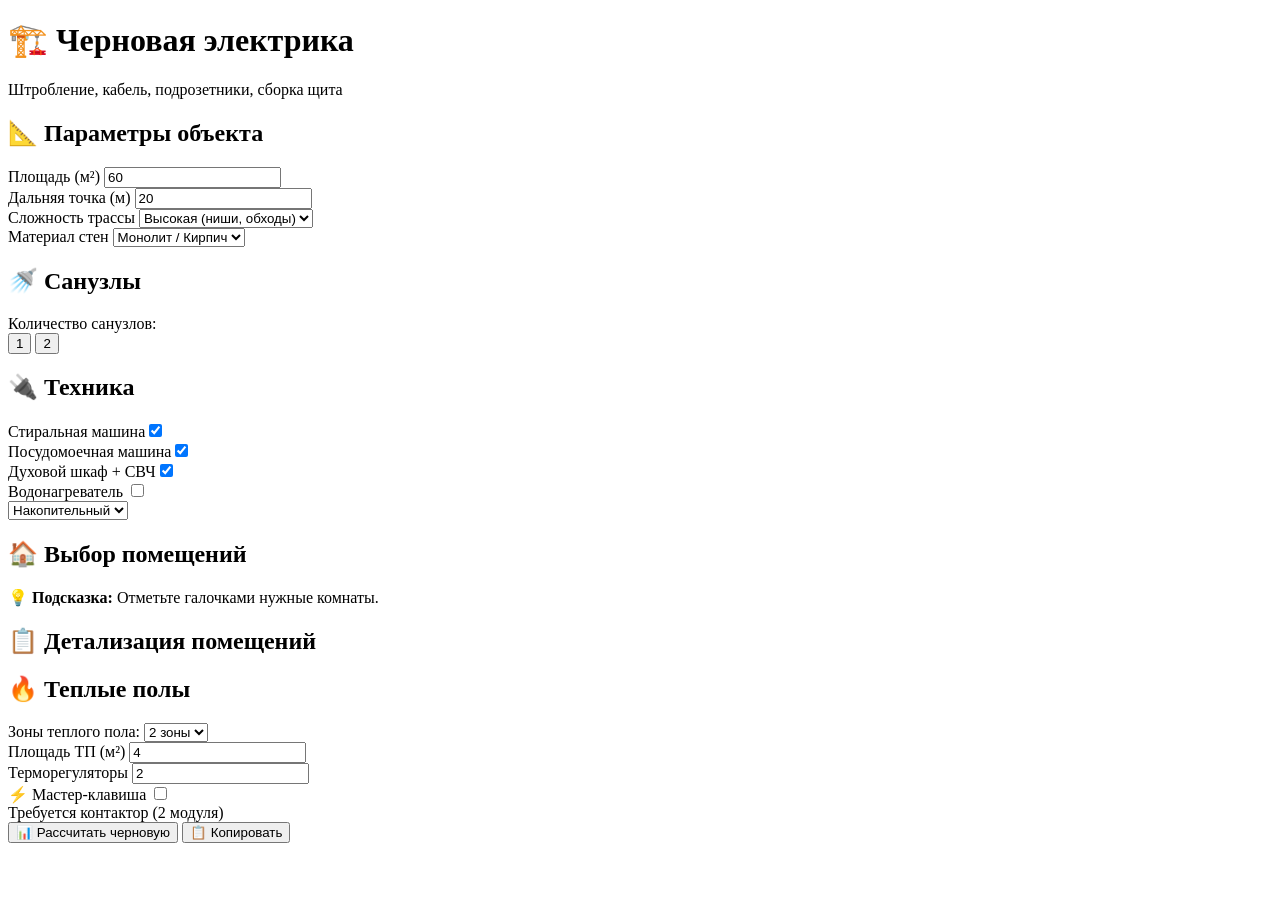
==== commit 43cb6a30: "index.html" ====
--- a/index.html
+++ b/index.html
@@ -2,92 +2,29 @@
 <html lang="ru">
 <head>
     <meta charset="UTF-8">
-    <meta name="viewport" content="width=device-width, initial-scale=1.0, maximum-scale=1.0, user-scalable=no">
-    <title>⚡ Электро Проект PRO</title>
-    <style>
-        :root { --primary: #007AFF; --bg: #F2F2F7; --card: #FFFFFF; --text: #1C1C1E; --warn: #FF9500; }
-        @media (prefers-color-scheme: dark) { :root { --bg: #000000; --card: #1C1C1E; --text: #FFFFFF; } }
-        
-        body { font-family: -apple-system, BlinkMacSystemFont, "Segoe UI", Roboto, sans-serif; background: var(--bg); color: var(--text); margin: 0; padding: 15px; }
-        .app { max-width: 600px; margin: 0 auto; background: var(--card); border-radius: 16px; padding: 20px; box-shadow: 0 4px 20px rgba(0,0,0,0.15); }
-        
-        h1 { text-align: center; color: var(--primary); font-size: 20px; margin: 0 0 20px 0; }
-        h2 { font-size: 16px; border-bottom: 1px solid rgba(128,128,128,0.2); padding-bottom: 8px; margin-top: 25px; color: var(--text); display: flex; align-items: center; gap: 8px; }
-        h2::before { content: ''; display: block; width: 4px; height: 16px; background: var(--primary); border-radius: 2px; }
-        
-        .form-row { margin-bottom: 12px; }
-        label { display: block; font-size: 14px; font-weight: 500; margin-bottom: 5px; }
-        input, select { width: 100%; padding: 12px; border: none; border-radius: 10px; background: rgba(128,128,128,0.1); font-size: 16px; color: var(--text); box-sizing: border-box; transition: 0.2s; }
-        input:focus, select:focus { outline: 2px solid var(--primary); background: rgba(128,128,128,0.05); }
-        
-        .toggle-group { display: flex; align-items: center; justify-content: space-between; padding: 12px; background: rgba(128,128,128,0.05); border-radius: 10px; margin-bottom: 8px; cursor: pointer; }
-        .toggle-group label { margin: 0; font-weight: normal; flex-grow: 1; }
-        .toggle-group input { width: 20px; height: 20px; margin-left: 10px; }
-        
-        .sub-option { margin-left: 15px; margin-top: 5px; padding-left: 10px; border-left: 2px solid var(--primary); display: none; animation: fadeIn 0.3s; }
-        .sub-option.visible { display: block; }
-        @keyframes fadeIn { from { opacity: 0; transform: translateY(-5px); } to { opacity: 1; transform: translateY(0); } }
-
-        .btn { width: 100%; padding: 14px; border: none; border-radius: 12px; font-size: 16px; font-weight: 600; margin-top: 15px; cursor: pointer; transition: 0.2s; }
-        .btn-primary { background: var(--primary); color: white; box-shadow: 0 4px 10px rgba(0,122,255,0.3); }
-        .btn-primary:active { transform: scale(0.98); }
-        .btn-secondary { background: rgba(128,128,128,0.2); color: var(--primary); }
-        
-        #result { margin-top: 20px; padding: 15px; background: rgba(0,122,255,0.1); border-radius: 12px; display: none; animation: slideUp 0.4s ease-out; }
-        @keyframes slideUp { from { opacity: 0; transform: translateY(20px); } to { opacity: 1; transform: translateY(0); } }
-        
-        .group-list { list-style: none; padding: 0; margin: 10px 0; font-size: 14px; }
-        .group-list li { padding: 6px 0; border-bottom: 1px dashed rgba(128,128,128,0.3); display: flex; justify-content: space-between; }
-        .total-price { font-size: 26px; font-weight: 800; color: var(--primary); text-align: right; margin-top: 15px; }
-        .alert { background: #FFF3CD; color: #856404; padding: 12px; border-radius: 8px; margin-bottom: 15px; font-size: 13px; border-left: 4px solid var(--warn); line-height: 1.4; }
-        
-        .cable-breakdown { background: rgba(255,255,255,0.6); padding: 12px; border-radius: 8px; margin: 10px 0; font-size: 14px; }
-        .cable-row { display: flex; justify-content: space-between; margin-bottom: 6px; }
-        .item-count { font-weight: bold; color: #333; }
-        @media (prefers-color-scheme: dark) { .item-count { color: #fff; } .cable-breakdown { background: rgba(255,255,255,0.1); } }
-        
-        .preset-loader { background: #eef7ff; padding: 15px; border-radius: 10px; margin-bottom: 20px; border: 1px solid #cce5ff; }
-        .preset-select { width: 100%; padding: 10px; border-radius: 8px; border: 1px solid #007AFF; background: white; color: #007AFF; font-weight: bold; }
-        
-        /* Стили для переключателя режима */
-        .mode-switch { background: #f0f0f0; padding: 5px; border-radius: 10px; display: flex; margin-bottom: 15px; }
-        .mode-btn { flex: 1; padding: 8px; text-align: center; border-radius: 8px; cursor: pointer; font-size: 14px; font-weight: 600; color: #666; transition: 0.2s; }
-        .mode-btn.active { background: white; color: var(--primary); shadow: 0 2px 5px rgba(0,0,0,0.1); }
-    </style>
+    <meta name="viewport" content="width=device-width, initial-scale=1.0">
+    <title>🏗️ Черновая электрика</title>
+    <link rel="stylesheet" href="rough.css">
 </head>
 <body>
 
 <div class="app">
-    <h1>⚡ Электро Проект PRO</h1>
+    <h1>🏗️ Черновая электрика</h1>
+    <div class="mode-indicator">Штробление, кабель, подрозетники, сборка щита</div>
 
-    <!-- Переключатель режима -->
-    <div class="mode-switch">
-        <div class="mode-btn active" id="modeRough" onclick="setMode('rough')">🏗️ Черновая</div>
-        <div class="mode-btn" id="modeFinish" onclick="setMode('finish')">✨ Чистовая</div>
-        <div class="mode-btn" id="modeTurnkey" onclick="setMode('turnkey')">🔑 Под ключ</div>
-    </div>
-
-    <!-- ЗАГРУЗКА ПРЕСЕТА -->
-    <div class="preset-loader">
-        <label style="color:#007AFF; font-weight:bold;">📂 Быстрый старт (Шаблон)</label>
-        <select id="presetSelect" class="preset-select" onchange="loadPreset()">
-            <option value="">— Выберите тип квартиры —</option>
-        </select>
-    </div>
-
-    <!-- ШАГ 1: БАЗОВЫЕ ПАРАМЕТРЫ -->
-    <h2>1. Параметры объекта</h2>
-    <div class="grid-2" style="display: grid; grid-template-columns: 1fr 1fr; gap: 10px;">
+    <!-- ПАРАМЕТРЫ -->
+    <h2>📐 Параметры объекта</h2>
+    <div class="grid-2">
         <div class="form-row">
             <label>Площадь (м²)</label>
-            <input type="number" id="area" value="96">
+            <input type="number" id="area" value="60">
         </div>
         <div class="form-row">
             <label>Дальняя точка (м)</label>
-            <input type="number" id="maxDist" value="25">
+            <input type="number" id="maxDist" value="20">
         </div>
     </div>
-
+    
     <div class="form-row">
         <label>Сложность трассы</label>
         <select id="cableCoef">
@@ -96,7 +33,7 @@
             <option value="0.9">Низкая</option>
         </select>
     </div>
-
+    
     <div class="form-row">
         <label>Материал стен</label>
         <select id="wallType">
@@ -106,428 +43,86 @@
         </select>
     </div>
 
-    <!-- ШАГ 2: НАПОЛНЕНИЕ -->
-    <h2>2. Техника и Санузлы</h2>
+    <!-- САНУЗЛЫ -->
+    <h2>🚿 Санузлы</h2>
+    <div class="form-row">
+        <label>Количество санузлов:</label>
+        <div class="bath-selector">
+            <button type="button" id="bath1Btn" class="active" onclick="setBathCount(1)">1</button>
+            <button type="button" id="bath2Btn" onclick="setBathCount(2)">2</button>
+        </div>
+    </div>
+
+    <!-- ТЕХНИКА -->
+    <h2>🔌 Техника</h2>
     <div class="toggle-group"><label>Стиральная машина</label><input type="checkbox" id="washMachine" checked></div>
     <div class="toggle-group"><label>Посудомоечная машина</label><input type="checkbox" id="dishWasher" checked></div>
     <div class="toggle-group"><label>Духовой шкаф + СВЧ</label><input type="checkbox" id="ovenMicrowave" checked></div>
     
     <div class="toggle-group">
         <label>Водонагреватель</label>
-        <input type="checkbox" id="boilerCheck" checked onchange="toggleBoiler()">
+        <input type="checkbox" id="boilerCheck" onchange="toggleBoiler()">
     </div>
-    <div id="boilerOptions" class="sub-option visible">
-        <label>Тип нагревателя:</label>
+    <div id="boilerOptions" class="sub-option">
         <select id="boilerType">
-            <option value="storage" selected>Накопительный (~2кВт)</option>
-            <option value="flow">Проточный (~5-7кВт)</option>
+            <option value="storage" selected>Накопительный</option>
+            <option value="flow">Проточный</option>
         </select>
     </div>
 
-    <div class="form-row" style="margin-top:10px;">
-        <label>Розетки в санузле:</label>
-        <input type="number" id="bathSockets" value="6">
+    <!-- ВЫБОР ПОМЕЩЕНИЙ -->
+    <h2>🏠 Выбор помещений</h2>
+    <div class="room-selector-grid" id="roomSelector"></div>
+    
+    <div class="phase-note">
+        <strong>💡 Подсказка:</strong> Отметьте галочками нужные комнаты.
     </div>
-    
+
+    <!-- СПИСОК ПОМЕЩЕНИЙ -->
+    <h2>📋 Детализация помещений</h2>
+    <div id="roomsContainer"></div>
+
+    <!-- ТЕПЛЫЕ ПОЛЫ -->
+    <h2>🔥 Теплые полы</h2>
     <div class="toggle-group">
-        <label>Теплые полы (кол-во зон)</label>
-        <select id="floorHeatZones" onchange="toggleFloorHeat()" style="width: 80px; padding: 5px;">
+        <label>Зоны теплого пола:</label>
+        <select id="floorHeatZones" onchange="toggleFloorHeat()">
             <option value="0">Нет</option>
+            <option value="1">1 зона</option>
             <option value="2" selected>2 зоны</option>
             <option value="3">3 зоны</option>
         </select>
     </div>
     <div id="floorHeatOptions" class="sub-option visible">
-        <label>Общая площадь ТП (м²):</label>
-        <input type="number" id="floorHeatArea" value="5">
-    </div>
-
-    <h2>3. Освещение и Розетки</h2>
-    <div class="form-row">
-        <label>Освещение комнат + Кухня + Коридор:</label>
-        <input type="number" id="mainLights" value="45">
-    </div>
-    <div class="form-row">
-        <label>Освещение Санузла (отдельно):</label>
-        <input type="number" id="bathLights" value="4">
-    </div>
-    
-    <div class="grid-2" style="display: grid; grid-template-columns: 1fr 1fr; gap: 10px;">
-        <div class="form-row">
-            <label>Выключатели:</label>
-            <input type="number" id="switches" value="18">
+        <div class="grid-2">
+            <div class="form-row">
+                <label>Площадь ТП (м²)</label>
+                <input type="number" id="floorHeatArea" value="4">
+            </div>
+            <div class="form-row">
+                <label>Терморегуляторы</label>
+                <input type="number" id="tpRegulators" value="2">
+            </div>
         </div>
-        <div class="form-row">
-            <label>Розетки фартука:</label>
-            <input type="number" id="kitchenCounter" value="4">
-        </div>
-    </div>
-    
-    <div class="form-row">
-        <label>Розетки комнат + Гостиная:</label>
-        <input type="number" id="roomSockets" value="35">
-    </div>
-
-    <!-- Дополнительные слаботочные точки (для чистовой) -->
-    <h2>4. Слаботочка и Управление</h2>
-    <div class="grid-2" style="display: grid; grid-template-columns: 1fr 1fr; gap: 10px;">
-        <div class="form-row">
-            <label>Интернет (RJ-45):</label>
-            <input type="number" id="netSockets" value="4">
-        </div>
-        <div class="form-row">
-            <label>ТВ розетки:</label>
-            <input type="number" id="tvSockets" value="3">
-        </div>
-    </div>
-    <div class="form-row">
-        <label>Терморегуляторы ТП:</label>
-        <input type="number" id="tpRegulators" value="2">
     </div>
 
     <div class="toggle-group">
-        <label>Мастер-клавиша (всё выкл.)</label>
-        <input type="checkbox" id="masterKey" checked onchange="toggleMasterKey()">
+        <label>⚡ Мастер-клавиша</label>
+        <input type="checkbox" id="masterKey" onchange="toggleMasterKey()">
     </div>
-    <div id="masterKeyInfo" class="sub-option visible">
-        <div class="alert">️ Требуется контактор (2 модуля) в щите</div>
+    <div id="masterKeyInfo" class="sub-option">
+        <div class="alert">Требуется контактор (2 модуля)</div>
     </div>
 
-    <button class="btn btn-primary" onclick="calculate()">📊 Рассчитать проект</button>
-    <button class="btn btn-secondary" onclick="copyResult()">📋 Копировать смету</button>
+    <button class="btn btn-rough" onclick="calculate()">📊 Рассчитать черновую</button>
+    <button class="btn btn-secondary" onclick="copyResult()">📋 Копировать</button>
 
     <div id="result"></div>
 </div>
 
-<script>
-    // === ЦЕНЫ (КАЛИБРОВКА ПОД ТЮМЕНЬ, 2025) ===
-    const P = {
-        // Кабель
-        cable_1_5: 52,   
-        cable_2_5: 78,   
-        cable_4_0: 135,  
-        cable_6_0: 195,  
-        
-        // Механизмы (чистовая)
-        socket: 165,     // Силовая розетка
-        switch: 135,     // Выключатель
-        net_socket: 250, // Интернет RJ-45
-        tv_socket: 250,  // ТВ розетка
-        tp_regulator: 1500, // Терморегулятор теплого пола (механизм)
-        pod: 35,         // Подрозетник (черновая)
-        
-        // Освещение и коробки
-        light: 220,          
-        junction_box: 45,    
-        box: 110,            
-        
-        // Защита и автоматика
-        uzo: 1650,       
-        contactor: 2700, 
-        
-        // Теплые полы
-        floor_heat_control: 2700, // Терморегулятор + монтаж (черновая часть)
-        floor_heat_mat: 1600,     
-        
-        // РАБОТЫ
-        work_point_install: 480,      // Установка подрозетника (черновая)
-        work_mechanism_install: 150,  // Установка механизма силовой/слаботочки (чистовая)
-        work_light_install: 380,      // Подключение светильника (чистовая)
-        work_tp_regulator: 800,       // Установка терморегулятора ТП (чистовая)
-        work_panel: 3200,     
-        work_group: 230,      
-        
-        // Штробление
-        work_strobe_base: 260  
-    };
-
-    let currentMode = 'rough'; // 'rough', 'finish', 'turnkey'
-    let presetsData = [];
-
-    function setMode(mode) {
-        currentMode = mode;
-        document.getElementById('modeRough').classList.toggle('active', mode === 'rough');
-        document.getElementById('modeFinish').classList.toggle('active', mode === 'finish');
-        document.getElementById('modeTurnkey').classList.toggle('active', mode === 'turnkey');
-        calculate();
-    }
-
-    // Загрузка пресетов
-    fetch('presets.json')
-        .then(response => response.json())
-        .then(data => {
-            presetsData = data;
-            const select = document.getElementById('presetSelect');
-            data.forEach((p, index) => {
-                const option = document.createElement('option');
-                option.value = index;
-                option.text = p.name;
-                select.appendChild(option);
-            });
-        })
-        .catch(err => console.log("presets.json не найден"));
-
-    function loadPreset() {
-        const idx = document.getElementById('presetSelect').value;
-        if(idx === "") return;
-        
-        const p = presetsData[idx];
-        const setVal = (id, val, def) => { const el = document.getElementById(id); if(el) el.value = (val !== undefined && val !== null) ? val : def; };
-        const setCheck = (id, val) => { const el = document.getElementById(id); if(el) el.checked = !!val; };
-
-        setVal('area', p.area, 96);
-        setVal('maxDist', p.maxDist, 25);
-        setVal('cableCoef', p.cableCoef, 1.3);
-        setVal('wallType', p.wallType, 280);
-        
-        setCheck('washMachine', p.washMachine);
-        setCheck('dishWasher', p.dishWasher);
-        setCheck('ovenMicrowave', p.ovenMicrowave);
-        
-        setCheck('boilerCheck', p.boilerCheck);
-        if(p.boilerType) document.getElementById('boilerType').value = p.boilerType;
-        toggleBoiler();
-        
-        setVal('bathSockets', p.bathSockets, 6);
-        
-        setVal('floorHeatZones', p.floorHeatZones, 2);
-        setVal('floorHeatArea', p.floorHeatArea, 5);
-        toggleFloorHeat();
-        
-        setVal('mainLights', p.mainLights, 45);
-        setVal('bathLights', p.bathLights, 4);
-        setVal('switches', p.switches, 18);
-        setVal('kitchenCounter', p.kitchenCounter, 4);
-        setVal('roomSockets', p.roomSockets, 35);
-        
-        // Слаботочка по умолчанию для проекта
-        setVal('netSockets', p.netSockets || 4, 4);
-        setVal('tvSockets', p.tvSockets || 3, 3);
-        setVal('tpRegulators', p.tpRegulators || 2, 2);
-
-        setCheck('masterKey', p.masterKey);
-        toggleMasterKey();
-        
-        calculate();
-    }
-
-    function toggleBoiler() { document.getElementById('boilerOptions').classList.toggle('visible', document.getElementById('boilerCheck').checked); }
-    function toggleFloorHeat() { 
-        const zones = parseInt(document.getElementById('floorHeatZones').value);
-        const el = document.getElementById('floorHeatOptions');
-        if(zones > 0) { el.classList.add('visible'); if(!document.getElementById('floorHeatArea').value) document.getElementById('floorHeatArea').value = zones * 3; } 
-        else { el.classList.remove('visible'); }
-    }
-    function toggleMasterKey() { document.getElementById('masterKeyInfo').classList.toggle('visible', document.getElementById('masterKey').checked); }
-
-    // === РАСЧЕТ КАБЕЛЯ ===
-    function calculateCable(area, totalPoints, maxDist, complexityCoef, hasFloorHeat) {
-        const a = Number(area) || 0;
-        const tp = Number(totalPoints) || 0;
-        const md = Number(maxDist) || 0;
-        const cc = Number(complexityCoef) || 1.0;
-
-        if (a <= 0) return { total: 0, pwr: 0, light: 0 };
-        
-        const perimeter = Math.sqrt(a) * 4;
-        let baseLen = perimeter * 1.5; 
-        const pointsLen = tp * 4.0; 
-        const distAdjustment = md > 15 ? ((md - 15) * 3) : 0;
-        const fhLen = hasFloorHeat ? 25 : 0;
-        
-        let rawTotal = (baseLen + pointsLen + distAdjustment + fhLen) * cc;
-        if (isNaN(rawTotal)) return { total: 0, pwr: 0, light: 0 };
-
-        let finalTotal = Math.ceil(rawTotal * 1.15);
-        return { total: finalTotal, pwr: Math.ceil(finalTotal * 0.55), light: Math.ceil(finalTotal * 0.45) };
-    }
-
-    function calculate() {
-        try {
-            const area = parseFloat(document.getElementById('area').value) || 0;
-            const wallPrice = parseFloat(document.getElementById('wallType').value) || 280;
-            const cableCoef = parseFloat(document.getElementById('cableCoef').value) || 1.3;
-            const maxDist = parseFloat(document.getElementById('maxDist').value) || 25;
-            
-            const hasWash = document.getElementById('washMachine').checked;
-            const hasDish = document.getElementById('dishWasher').checked;
-            const hasOven = document.getElementById('ovenMicrowave').checked;
-            const hasBoiler = document.getElementById('boilerCheck').checked;
-            const boilerType = document.getElementById('boilerType').value;
-            
-            const bathSockets = parseInt(document.getElementById('bathSockets').value) || 0;
-            const floorHeatZones = parseInt(document.getElementById('floorHeatZones').value) || 0;
-            const floorHeatArea = parseInt(document.getElementById('floorHeatArea').value) || 0;
-            const hasFloorHeat = floorHeatZones > 0;
-
-            const mainLights = parseInt(document.getElementById('mainLights').value) || 0;
-            const bathLights = parseInt(document.getElementById('bathLights').value) || 0;
-            const kCounter = parseInt(document.getElementById('kitchenCounter').value) || 0;
-            const roomSockets = parseInt(document.getElementById('roomSockets').value) || 0;
-            const switches = parseInt(document.getElementById('switches').value) || 0;
-            const hasMasterKey = document.getElementById('masterKey').checked;
-
-            // Слаботочка
-            const netSockets = parseInt(document.getElementById('netSockets').value) || 0;
-            const tvSockets = parseInt(document.getElementById('tvSockets').value) || 0;
-            const tpRegs = parseInt(document.getElementById('tpRegulators').value) || 0;
-
-            const totalSockets = kCounter + roomSockets + bathSockets + (hasWash?1:0) + (hasDish?1:0) + (hasOven?1:0) + (hasBoiler?1:0);
-            const totalLights = mainLights + bathLights;
-            const totalPoints = totalSockets + totalLights + switches + netSockets + tvSockets + tpRegs;
-
-            const countPodrozetniki = totalSockets + switches + netSockets + tvSockets + tpRegs; // Подрозетники нужны под все точки
-            const countJunctionBoxes = Math.ceil(totalPoints / 5) + 2;
-
-            const cableData = calculateCable(area, totalPoints, maxDist, cableCoef, hasFloorHeat);
-            const lenPwr = cableData.pwr;   
-            const lenLight = cableData.light;
-
-            // === ГРУППЫ ЩИТА ===
-            let groups = [];
-            groups.push({name: "Вводной автомат + Реле напряжения", type: "main"});
-            if(hasWash) groups.push({name: "Стиральная машина", w: 2.5});
-            if(hasDish) groups.push({name: "ПММ", w: 2.5});
-            if(hasOven) groups.push({name: "Духовка + СВЧ", w: 2.5});
-            if(hasBoiler) groups.push({name: (boilerType === 'flow' ? "Проточный (3x6)" : "Бойлер (3x2.5)"), w: (boilerType === 'flow' ? 6.0 : 2.5)});
-            if(kCounter > 0) groups.push({name: "Розетки фартука", w: 2.5});
-            if(bathSockets > 0) groups.push({name: "Розетки с/у (УЗО)", w: 2.5});
-            if(hasFloorHeat) groups.push({name: `Теплые полы (${floorHeatZones} зон)`, w: 2.5});
-            if(mainLights > 0) groups.push({name: `Свет основной (${mainLights} т.)`, w: 1.5});
-            if(bathLights > 0) groups.push({name: "Свет с/у (УЗО)", w: 1.5});
-            const roomSockGroups = Math.ceil(roomSockets / 8);
-            for(let i=1; i<=roomSockGroups; i++) groups.push({name: `Розетки комн. гр.${i}`, w: 2.5});
-            if(hasMasterKey) groups.push({name: "Контактор", w: 0, type: 'contactor'});
-
-            // === СТОИМОСТЬ ===
-            let costMaterials = 0;
-            let costWork = 0;
-
-            // 1. Черновые материалы и работы (всегда считаются, но показываются только в режимах Rough/Turnkey)
-            const costCablePwr = lenPwr * P.cable_2_5; 
-            const costCableLight = lenLight * P.cable_1_5;
-            const costPodrozetniki = countPodrozetniki * P.pod;
-            const costJunctionBoxes = countJunctionBoxes * P.junction_box;
-            const costBoxes = groups.length * P.box; 
-            const costFloorHeatMat = hasFloorHeat ? (floorHeatArea * P.floor_heat_mat) : 0;
-            const costContactor = hasMasterKey ? P.contactor : 0;
-            const costUZO = (hasFloorHeat ? 3 : 2) * P.uzo;
-
-            const roughMaterials = costCablePwr + costCableLight + costPodrozetniki + costJunctionBoxes + costBoxes + costFloorHeatMat + costContactor + costUZO;
-
-            const workStrobe = (lenPwr + lenLight) * P.work_strobe_base * (wallPrice/280) * 0.8;
-            const workInstallPods = countPodrozetniki * P.work_point_install;
-            const workFloorHeatMat = hasFloorHeat ? (floorHeatArea * 500) : 0;
-            const workPanel = P.work_panel + (groups.length * P.work_group);
-            const workContactor = hasMasterKey ? 1500 : 0;
-
-            const roughWork = workStrobe + workInstallPods + workFloorHeatMat + workPanel + workContactor;
-
-            // 2. Чистовые материалы и работы (показываются в Finish/Turnkey)
-            let finishMaterials = 0;
-            let finishWork = 0;
-
-            if (currentMode === 'finish' || currentMode === 'turnkey') {
-                // Материалы
-                finishMaterials += totalSockets * P.socket;
-                finishMaterials += switches * P.switch;
-                finishMaterials += netSockets * P.net_socket;
-                finishMaterials += tvSockets * P.tv_socket;
-                finishMaterials += tpRegs * P.tp_regulator;
-                finishMaterials += totalLights * P.light;
-                finishMaterials += hasFloorHeat ? P.floor_heat_control : 0; // Терморегулятор как материал+работа базы
-
-                // Работы
-                finishWork += (totalSockets + switches + netSockets + tvSockets) * P.work_mechanism_install;
-                finishWork += tpRegs * P.work_tp_regulator;
-                finishWork += totalLights * P.work_light_install;
-            }
-
-            // Итоги по режимам
-            let totalMat = 0;
-            let totalWrk = 0;
-
-            if (currentMode === 'rough') {
-                totalMat = roughMaterials;
-                totalWrk = roughWork;
-            } else if (currentMode === 'finish') {
-                totalMat = finishMaterials;
-                totalWrk = finishWork;
-            } else { // turnkey
-                totalMat = roughMaterials + finishMaterials;
-                totalWrk = roughWork + finishWork;
-            }
-
-            const grandTotal = totalMat + totalWrk;
-
-            // === ВЫВОД ===
-            let modeText = "";
-            if(currentMode === 'rough') modeText = "🏗️ Черновая отделка";
-            if(currentMode === 'finish') modeText = "✨ Чистовая электрика";
-            if(currentMode === 'turnkey') modeText = "🔑 Под ключ";
-
-            let alerts = `<div class="alert">ℹ️ Режим: <b>${modeText}</b></div>`;
-            if(groups.length > 12) alerts += "<div class='alert'>ℹ️ Щит >12 модулей. Рекомендуем двухрядный.</div>";
-
-            let groupHtml = groups.map(g => {
-                if(g.type === 'contactor') return `<li><span>${g.name}</span> <span>2 мод</span></li>`;
-                return `<li><span>${g.name}</span> <span>${g.w?g.w+'мм²':'-'}</span></li>`;
-            }).join('');
-
-            // Формируем список материалов в зависимости от режима
-            let matList = "";
-            
-            if (currentMode === 'rough' || currentMode === 'turnkey') {
-                matList += `
-                    <div class="cable-row"><span> ВВГнг 3×2.5 (Силовой):</span> <b>${lenPwr} м</b></div>
-                    <div class="cable-row"><span>🧵 ВВГнг 3×1.5 (Свет):</span> <b>${lenLight} м</b></div>
-                    <div class="cable-row" style="background:rgba(0,122,255,0.1); padding:5px; border-radius:4px;"><span>🏺 <b>Подрозетники:</b></span> <span class="item-count"><b>${countPodrozetniki} шт</b></span></div>
-                    <div class="cable-row"><span> Распред. коробки:</span> <span class="item-count">~${countJunctionBoxes} шт</span></div>
-                `;
-            }
-            
-            if (currentMode === 'finish' || currentMode === 'turnkey') {
-                matList += `
-                    <hr style="border:0; border-top:1px dashed #ccc; margin:10px 0;">
-                    <div class="cable-row"><span>🔌 Розетки силовые:</span> <span class="item-count">${totalSockets} шт</span></div>
-                    <div class="cable-row"><span>🔲 Выключатели:</span> <span class="item-count">${switches} шт</span></div>
-                    <div class="cable-row"><span>🌐 Интернет (RJ-45):</span> <span class="item-count">${netSockets} шт</span></div>
-                    <div class="cable-row"><span>📺 ТВ розетки:</span> <span class="item-count">${tvSockets} шт</span></div>
-                    <div class="cable-row"><span>🌡️ Терморегуляторы ТП:</span> <span class="item-count">${tpRegs} шт</span></div>
-                    <div class="cable-row"><span>💡 Светильники:</span> <span class="item-count">${totalLights} шт</span></div>
-                `;
-            }
-
-            const html = `
-                ${alerts}
-                
-                <div style="font-weight:bold; margin-bottom:10px; color:var(--primary);">📦 Закупка материалов:</div>
-                <div class="cable-breakdown">${matList}</div>
-
-                <div style="font-weight:bold; margin-bottom:5px; margin-top:15px;">📋 Схема щита (${groups.length} групп):</div>
-                <ul class="group-list">${groupHtml}</ul>
-                
-                <hr style="border:0; border-top:1px dashed #ccc; margin:15px 0;">
-                <div style="display:flex; justify-content:space-between; font-size:15px;"><span>Материалы:</span> <span>${totalMat.toLocaleString()} ₽</span></div>
-                <div style="display:flex; justify-content:space-between; font-size:15px;"><span>Работы:</span> <span>${totalWrk.toLocaleString()} ₽</span></div>
-                <div class="total-price">ИТОГО: ${grandTotal.toLocaleString()} ₽</div>
-            `;
-
-            const resDiv = document.getElementById('result');
-            resDiv.innerHTML = html;
-            resDiv.style.display = 'block';
-            resDiv.scrollIntoView({behavior:'smooth'});
-
-            window.lastData = `Проект на ${area}м² [${modeText}]\nКабель: ${cableData.total}м\nПодрозетники: ${countPodrozetniki} шт\nГрупп: ${groups.length}\nИтого: ${grandTotal} руб.`;
-
-        } catch(e) { alert("Ошибка: "+e.message); console.error(e); }
-    }
-
-    function copyResult() {
-        if(!window.lastData) return;
-        navigator.clipboard.writeText(window.lastData).then(() => alert("Скопировано!"));
-    }
-</script>
-
+<!-- Подключаем файлы в правильном порядке -->
+<script src="materials.js"></script>
+<script src="panel.js"></script>
+<script src="rough.js"></script>
 </body>
 </html>
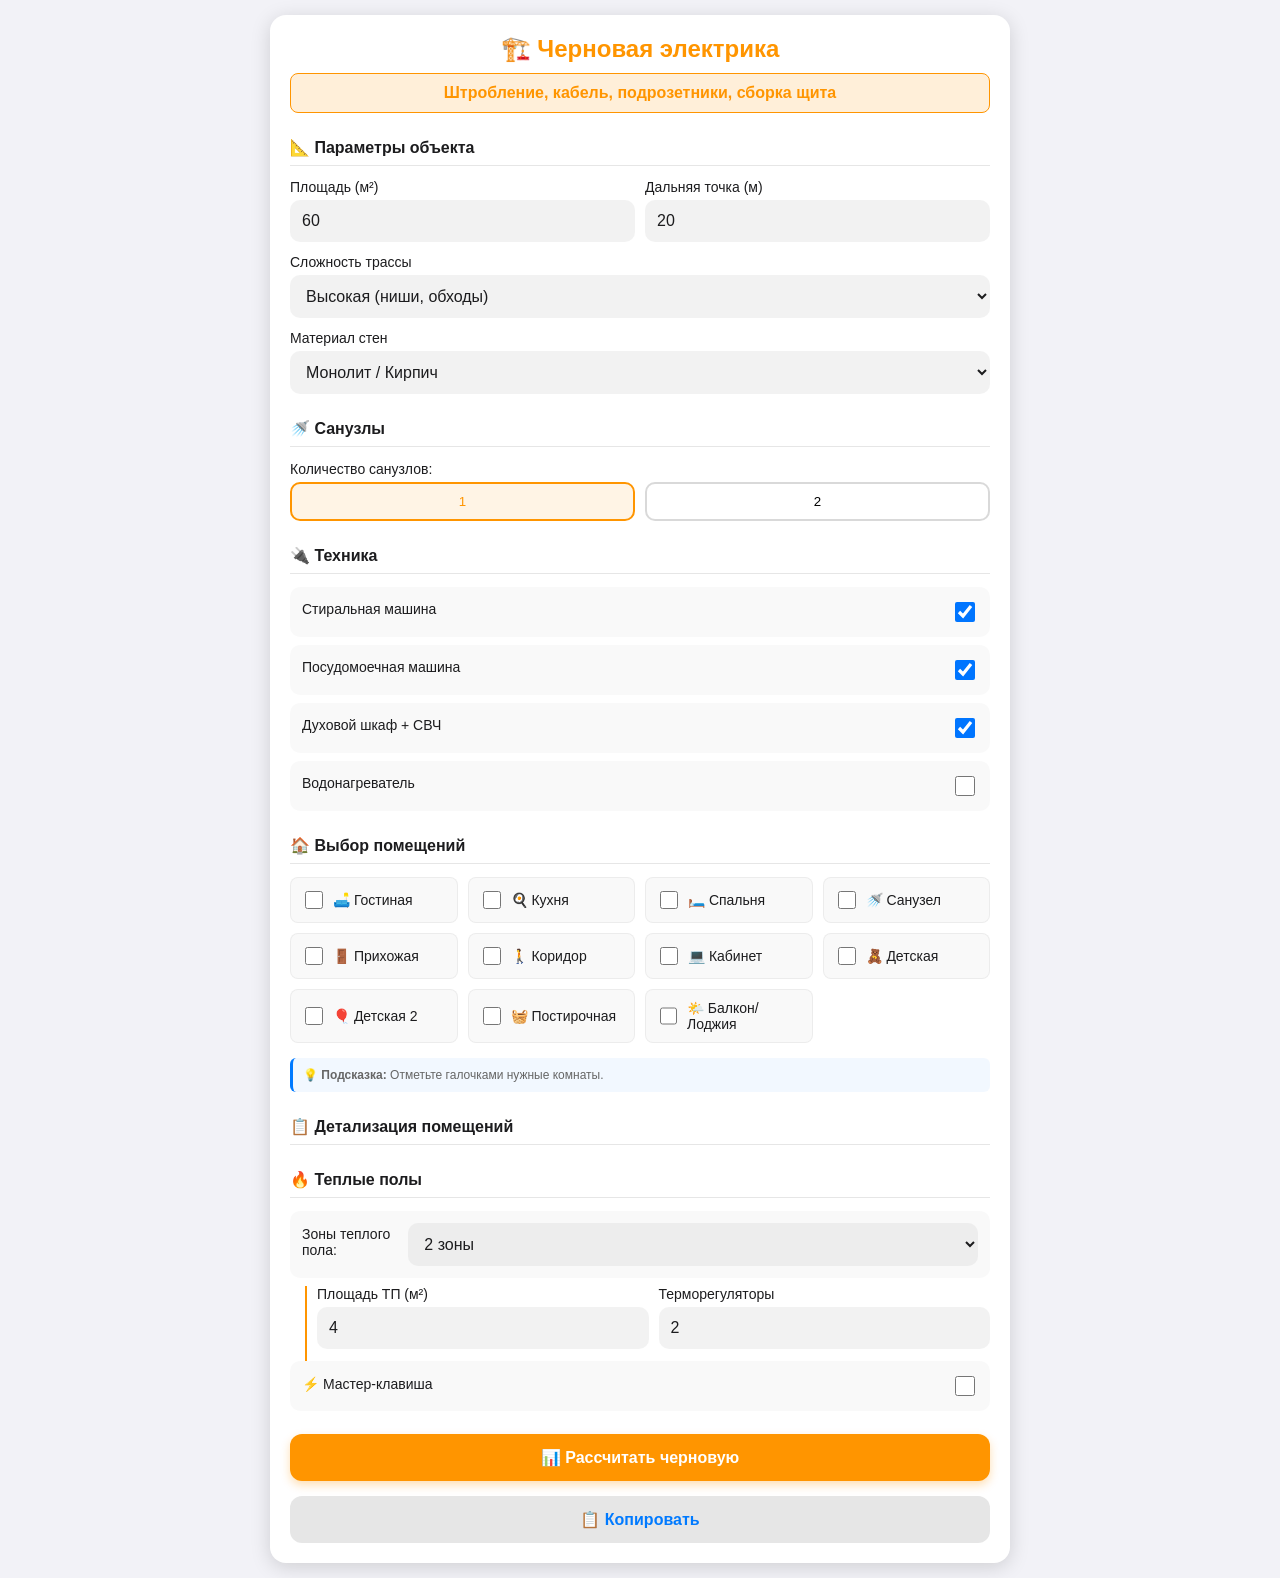
==== commit 29b8a3fa: "Add files via upload" ====
--- a/index.html
+++ b/index.html
@@ -1,128 +1,128 @@
-<!DOCTYPE html>
-<html lang="ru">
-<head>
-    <meta charset="UTF-8">
-    <meta name="viewport" content="width=device-width, initial-scale=1.0">
-    <title>🏗️ Черновая электрика</title>
-    <link rel="stylesheet" href="rough.css">
-</head>
-<body>
-
-<div class="app">
-    <h1>🏗️ Черновая электрика</h1>
-    <div class="mode-indicator">Штробление, кабель, подрозетники, сборка щита</div>
-
-    <!-- ПАРАМЕТРЫ -->
-    <h2>📐 Параметры объекта</h2>
-    <div class="grid-2">
-        <div class="form-row">
-            <label>Площадь (м²)</label>
-            <input type="number" id="area" value="60">
-        </div>
-        <div class="form-row">
-            <label>Дальняя точка (м)</label>
-            <input type="number" id="maxDist" value="20">
-        </div>
-    </div>
-    
-    <div class="form-row">
-        <label>Сложность трассы</label>
-        <select id="cableCoef">
-            <option value="1.0">Стандарт</option>
-            <option value="1.3" selected>Высокая (ниши, обходы)</option>
-            <option value="0.9">Низкая</option>
-        </select>
-    </div>
-    
-    <div class="form-row">
-        <label>Материал стен</label>
-        <select id="wallType">
-            <option value="350">Панель / Ж/Б</option>
-            <option value="280" selected>Монолит / Кирпич</option>
-            <option value="150">ГКЛ / Дерево</option>
-        </select>
-    </div>
-
-    <!-- САНУЗЛЫ -->
-    <h2>🚿 Санузлы</h2>
-    <div class="form-row">
-        <label>Количество санузлов:</label>
-        <div class="bath-selector">
-            <button type="button" id="bath1Btn" class="active" onclick="setBathCount(1)">1</button>
-            <button type="button" id="bath2Btn" onclick="setBathCount(2)">2</button>
-        </div>
-    </div>
-
-    <!-- ТЕХНИКА -->
-    <h2>🔌 Техника</h2>
-    <div class="toggle-group"><label>Стиральная машина</label><input type="checkbox" id="washMachine" checked></div>
-    <div class="toggle-group"><label>Посудомоечная машина</label><input type="checkbox" id="dishWasher" checked></div>
-    <div class="toggle-group"><label>Духовой шкаф + СВЧ</label><input type="checkbox" id="ovenMicrowave" checked></div>
-    
-    <div class="toggle-group">
-        <label>Водонагреватель</label>
-        <input type="checkbox" id="boilerCheck" onchange="toggleBoiler()">
-    </div>
-    <div id="boilerOptions" class="sub-option">
-        <select id="boilerType">
-            <option value="storage" selected>Накопительный</option>
-            <option value="flow">Проточный</option>
-        </select>
-    </div>
-
-    <!-- ВЫБОР ПОМЕЩЕНИЙ -->
-    <h2>🏠 Выбор помещений</h2>
-    <div class="room-selector-grid" id="roomSelector"></div>
-    
-    <div class="phase-note">
-        <strong>💡 Подсказка:</strong> Отметьте галочками нужные комнаты.
-    </div>
-
-    <!-- СПИСОК ПОМЕЩЕНИЙ -->
-    <h2>📋 Детализация помещений</h2>
-    <div id="roomsContainer"></div>
-
-    <!-- ТЕПЛЫЕ ПОЛЫ -->
-    <h2>🔥 Теплые полы</h2>
-    <div class="toggle-group">
-        <label>Зоны теплого пола:</label>
-        <select id="floorHeatZones" onchange="toggleFloorHeat()">
-            <option value="0">Нет</option>
-            <option value="1">1 зона</option>
-            <option value="2" selected>2 зоны</option>
-            <option value="3">3 зоны</option>
-        </select>
-    </div>
-    <div id="floorHeatOptions" class="sub-option visible">
-        <div class="grid-2">
-            <div class="form-row">
-                <label>Площадь ТП (м²)</label>
-                <input type="number" id="floorHeatArea" value="4">
-            </div>
-            <div class="form-row">
-                <label>Терморегуляторы</label>
-                <input type="number" id="tpRegulators" value="2">
-            </div>
-        </div>
-    </div>
-
-    <div class="toggle-group">
-        <label>⚡ Мастер-клавиша</label>
-        <input type="checkbox" id="masterKey" onchange="toggleMasterKey()">
-    </div>
-    <div id="masterKeyInfo" class="sub-option">
-        <div class="alert">Требуется контактор (2 модуля)</div>
-    </div>
-
-    <button class="btn btn-rough" onclick="calculate()">📊 Рассчитать черновую</button>
-    <button class="btn btn-secondary" onclick="copyResult()">📋 Копировать</button>
-
-    <div id="result"></div>
-</div>
-
-<!-- Подключаем файлы в правильном порядке -->
-<script src="materials.js"></script>
-<script src="panel.js"></script>
-<script src="rough.js"></script>
-</body>
-</html>
+<!DOCTYPE html>
+<html lang="ru">
+<head>
+    <meta charset="UTF-8">
+    <meta name="viewport" content="width=device-width, initial-scale=1.0">
+    <title>🏗️ Черновая электрика</title>
+    <link rel="stylesheet" href="rough.css">
+</head>
+<body>
+
+<div class="app">
+    <h1>🏗️ Черновая электрика</h1>
+    <div class="mode-indicator">Штробление, кабель, подрозетники, сборка щита</div>
+
+    <!-- ПАРАМЕТРЫ -->
+    <h2>📐 Параметры объекта</h2>
+    <div class="grid-2">
+        <div class="form-row">
+            <label>Площадь (м²)</label>
+            <input type="number" id="area" value="60">
+        </div>
+        <div class="form-row">
+            <label>Дальняя точка (м)</label>
+            <input type="number" id="maxDist" value="20">
+        </div>
+    </div>
+    
+    <div class="form-row">
+        <label>Сложность трассы</label>
+        <select id="cableCoef">
+            <option value="1.0">Стандарт</option>
+            <option value="1.3" selected>Высокая (ниши, обходы)</option>
+            <option value="0.9">Низкая</option>
+        </select>
+    </div>
+    
+    <div class="form-row">
+        <label>Материал стен</label>
+        <select id="wallType">
+            <option value="350">Панель / Ж/Б</option>
+            <option value="280" selected>Монолит / Кирпич</option>
+            <option value="150">ГКЛ / Дерево</option>
+        </select>
+    </div>
+
+    <!-- САНУЗЛЫ -->
+    <h2>🚿 Санузлы</h2>
+    <div class="form-row">
+        <label>Количество санузлов:</label>
+        <div class="bath-selector">
+            <button type="button" id="bath1Btn" class="active" onclick="setBathCount(1)">1</button>
+            <button type="button" id="bath2Btn" onclick="setBathCount(2)">2</button>
+        </div>
+    </div>
+
+    <!-- ТЕХНИКА -->
+    <h2>🔌 Техника</h2>
+    <div class="toggle-group"><label>Стиральная машина</label><input type="checkbox" id="washMachine" checked></div>
+    <div class="toggle-group"><label>Посудомоечная машина</label><input type="checkbox" id="dishWasher" checked></div>
+    <div class="toggle-group"><label>Духовой шкаф + СВЧ</label><input type="checkbox" id="ovenMicrowave" checked></div>
+    
+    <div class="toggle-group">
+        <label>Водонагреватель</label>
+        <input type="checkbox" id="boilerCheck" onchange="toggleBoiler()">
+    </div>
+    <div id="boilerOptions" class="sub-option">
+        <select id="boilerType">
+            <option value="storage" selected>Накопительный</option>
+            <option value="flow">Проточный</option>
+        </select>
+    </div>
+
+    <!-- ВЫБОР ПОМЕЩЕНИЙ -->
+    <h2>🏠 Выбор помещений</h2>
+    <div class="room-selector-grid" id="roomSelector"></div>
+    
+    <div class="phase-note">
+        <strong>💡 Подсказка:</strong> Отметьте галочками нужные комнаты.
+    </div>
+
+    <!-- СПИСОК ПОМЕЩЕНИЙ -->
+    <h2>📋 Детализация помещений</h2>
+    <div id="roomsContainer"></div>
+
+    <!-- ТЕПЛЫЕ ПОЛЫ -->
+    <h2>🔥 Теплые полы</h2>
+    <div class="toggle-group">
+        <label>Зоны теплого пола:</label>
+        <select id="floorHeatZones" onchange="toggleFloorHeat()">
+            <option value="0">Нет</option>
+            <option value="1">1 зона</option>
+            <option value="2" selected>2 зоны</option>
+            <option value="3">3 зоны</option>
+        </select>
+    </div>
+    <div id="floorHeatOptions" class="sub-option visible">
+        <div class="grid-2">
+            <div class="form-row">
+                <label>Площадь ТП (м²)</label>
+                <input type="number" id="floorHeatArea" value="4">
+            </div>
+            <div class="form-row">
+                <label>Терморегуляторы</label>
+                <input type="number" id="tpRegulators" value="2">
+            </div>
+        </div>
+    </div>
+
+    <div class="toggle-group">
+        <label>⚡ Мастер-клавиша</label>
+        <input type="checkbox" id="masterKey" onchange="toggleMasterKey()">
+    </div>
+    <div id="masterKeyInfo" class="sub-option">
+        <div class="alert">Требуется контактор (2 модуля)</div>
+    </div>
+
+    <button class="btn btn-rough" onclick="calculate()">📊 Рассчитать черновую</button>
+    <button class="btn btn-secondary" onclick="copyResult()">📋 Копировать</button>
+
+    <div id="result"></div>
+</div>
+
+<!-- Подключаем файлы в правильном порядке -->
+<script src="materials.js"></script>
+<script src="panel.js"></script>
+<script src="rough.js"></script>
+</body>
+</html>
--- a/rough.css
+++ b/rough.css
@@ -0,0 +1,363 @@
+:root { 
+    --primary: #007AFF; 
+    --rough: #FF9500; 
+    --bg: #F2F2F7; 
+    --card: #FFFFFF; 
+    --text: #1C1C1E; 
+}
+@media (prefers-color-scheme: dark) { 
+    :root { --bg: #000000; --card: #1C1C1E; --text: #FFFFFF; } 
+}
+
+body { 
+    font-family: -apple-system, BlinkMacSystemFont, "Segoe UI", Roboto, sans-serif; 
+    background: var(--bg); 
+    color: var(--text); 
+    margin: 0; 
+    padding: 15px; 
+}
+
+.app { 
+    max-width: 700px; 
+    margin: 0 auto; 
+    background: var(--card); 
+    border-radius: 16px; 
+    padding: 20px; 
+    box-shadow: 0 4px 20px rgba(0,0,0,0.15); 
+}
+
+h1 { 
+    text-align: center; 
+    color: var(--rough); 
+    font-size: 24px; 
+    margin: 0 0 10px 0; 
+}
+
+.mode-indicator {
+    text-align: center;
+    background: rgba(255,149,0,0.15);
+    color: var(--rough);
+    padding: 10px;
+    border-radius: 8px;
+    margin-bottom: 20px;
+    font-weight: 600;
+    border: 1px solid var(--rough);
+}
+
+h2 { 
+    font-size: 16px; 
+    border-bottom: 1px solid rgba(128,128,128,0.2); 
+    padding-bottom: 8px; 
+    margin-top: 25px; 
+    color: var(--text);
+}
+
+.form-row { margin-bottom: 12px; }
+label { display: block; font-size: 14px; font-weight: 500; margin-bottom: 5px; }
+
+input, select { 
+    width: 100%; 
+    padding: 12px; 
+    border: none; 
+    border-radius: 10px; 
+    background: rgba(128,128,128,0.1); 
+    font-size: 16px; 
+    color: var(--text); 
+    box-sizing: border-box; 
+}
+
+input:focus, select:focus { 
+    outline: 2px solid var(--rough); 
+    background: rgba(128,128,128,0.05); 
+}
+
+.toggle-group { 
+    display: flex; 
+    align-items: center; 
+    justify-content: space-between; 
+    padding: 12px; 
+    background: rgba(128,128,128,0.05); 
+    border-radius: 10px; 
+    margin-bottom: 8px; 
+}
+
+.toggle-group input { width: 20px; height: 20px; }
+
+.sub-option { 
+    margin-left: 15px; 
+    margin-top: 5px; 
+    padding-left: 10px; 
+    border-left: 2px solid var(--rough); 
+    display: none; 
+}
+
+.sub-option.visible { display: block; }
+
+.grid-2 { 
+    display: grid; 
+    grid-template-columns: 1fr 1fr; 
+    gap: 10px; 
+}
+
+.btn { 
+    width: 100%; 
+    padding: 14px; 
+    border: none; 
+    border-radius: 12px; 
+    font-size: 16px; 
+    font-weight: 600; 
+    margin-top: 15px; 
+    cursor: pointer; 
+}
+
+.btn-rough { 
+    background: var(--rough); 
+    color: white; 
+    box-shadow: 0 4px 10px rgba(255,149,0,0.3); 
+}
+
+.btn-secondary { 
+    background: rgba(128,128,128,0.2); 
+    color: var(--primary); 
+}
+
+.bath-selector { 
+    display: flex; 
+    gap: 10px; 
+}
+
+.bath-selector button { 
+    flex: 1; 
+    padding: 10px; 
+    border: 2px solid rgba(128,128,128,0.3); 
+    border-radius: 10px; 
+    background: transparent; 
+    font-weight: 500; 
+    cursor: pointer; 
+}
+
+.bath-selector button.active { 
+    border-color: var(--rough); 
+    background: rgba(255,149,0,0.1); 
+    color: var(--rough); 
+}
+
+/* СЕТКА ВЫБОРА ПОМЕЩЕНИЙ */
+.room-selector-grid {
+    display: grid;
+    grid-template-columns: repeat(auto-fill, minmax(160px, 1fr));
+    gap: 10px;
+    margin-bottom: 15px;
+}
+
+.room-check-item {
+    display: flex;
+    align-items: center;
+    padding: 10px;
+    background: rgba(128,128,128,0.05);
+    border-radius: 8px;
+    border: 1px solid rgba(128,128,128,0.1);
+    cursor: pointer;
+    transition: all 0.2s;
+}
+
+.room-check-item:hover {
+    background: rgba(128,128,128,0.1);
+    border-color: var(--rough);
+}
+
+.room-check-item.active {
+    background: rgba(255,149,0,0.1);
+    border-color: var(--rough);
+    font-weight: 600;
+}
+
+.room-check-item input[type="checkbox"] {
+    width: 18px;
+    height: 18px;
+    margin-right: 10px;
+    accent-color: var(--rough);
+    cursor: pointer;
+}
+
+.room-check-item label {
+    margin: 0;
+    cursor: pointer;
+    font-size: 14px;
+    flex-grow: 1;
+}
+
+/* КАРТОЧКА ПОМЕЩЕНИЯ В СПИСКЕ */
+.room-card { 
+    background: rgba(128,128,128,0.05); 
+    border-radius: 12px; 
+    padding: 15px; 
+    margin-bottom: 12px;
+    border: 1px solid rgba(128,128,128,0.1);
+}
+
+.room-header { 
+    display: flex; 
+    justify-content: space-between; 
+    align-items: center; 
+    margin-bottom: 12px; 
+}
+
+.room-name-input {
+    flex-grow: 1;
+    margin-right: 10px;
+    padding: 8px 12px;
+    border-radius: 6px;
+    border: 1px solid rgba(128,128,128,0.3);
+    background: rgba(128,128,128,0.05);
+    font-weight: 600;
+}
+
+.room-remove { 
+    background: #ff3b30; 
+    color: white; 
+    border: none; 
+    border-radius: 6px; 
+    padding: 6px 12px; 
+    cursor: pointer;
+    font-size: 14px;
+}
+
+.room-remove:hover {
+    background: #ff2d22;
+}
+
+/* ЧЕКБОКСЫ ВНУТРИ КАРТОЧКИ ПОМЕЩЕНИЯ */
+.room-checkboxes {
+    display: grid;
+    grid-template-columns: repeat(auto-fit, minmax(130px, 1fr));
+    gap: 10px;
+    margin-top: 10px;
+}
+
+.checkbox-item {
+    display: flex;
+    flex-direction: column;
+    gap: 6px;
+    padding: 10px;
+    background: rgba(128,128,128,0.05);
+    border-radius: 8px;
+    border: 1px solid rgba(128,128,128,0.1);
+}
+
+.checkbox-item input[type="checkbox"] {
+    width: 18px;
+    height: 18px;
+    cursor: pointer;
+    accent-color: var(--rough);
+}
+
+.checkbox-item input[type="number"] {
+    width: 100%;
+    padding: 6px;
+    font-size: 14px;
+    text-align: center;
+    border: 1px solid rgba(128,128,128,0.2);
+    border-radius: 4px;
+}
+
+.checkbox-item input[type="number"]:disabled {
+    opacity: 0.3;
+    cursor: not-allowed;
+    background: rgba(128,128,128,0.05);
+}
+
+.checkbox-item label {
+    margin: 0;
+    font-size: 13px;
+    font-weight: 500;
+    cursor: pointer;
+    display: flex;
+    align-items: center;
+    gap: 6px;
+}
+
+.checkbox-header {
+    display: flex;
+    align-items: center;
+    gap: 8px;
+}
+
+.phase-note {
+    font-size: 12px;
+    color: #666;
+    margin-top: 10px;
+    padding: 10px;
+    background: rgba(0,122,255,0.05);
+    border-radius: 6px;
+    border-left: 3px solid var(--primary);
+}
+
+#result { 
+    margin-top: 20px; 
+    padding: 15px; 
+    background: rgba(255,149,0,0.1); 
+    border-radius: 12px; 
+    display: none; 
+    border: 2px solid var(--rough);
+}
+
+.alert { 
+    background: #FFF3CD; 
+    color: #856404; 
+    padding: 12px; 
+    border-radius: 8px; 
+    margin-bottom: 15px; 
+    border-left: 4px solid var(--rough); 
+}
+
+.cable-breakdown { 
+    background: rgba(255,255,255,0.6); 
+    padding: 12px; 
+    border-radius: 8px; 
+    margin: 10px 0; 
+}
+
+.cable-row { 
+    display: flex; 
+    justify-content: space-between; 
+    margin-bottom: 6px; 
+}
+
+.group-list { 
+    list-style: none; 
+    padding: 0; 
+    margin: 10px 0; 
+}
+
+.group-list li { 
+    padding: 6px 0; 
+    border-bottom: 1px dashed rgba(128,128,128,0.3); 
+    display: flex; 
+    justify-content: space-between; 
+}
+
+.total-price { 
+    font-size: 28px; 
+    font-weight: 800; 
+    color: var(--rough); 
+    text-align: right; 
+    margin-top: 15px; 
+}
+
+.summary-badge { 
+    display: inline-block; 
+    background: rgba(255,149,0,0.15); 
+    padding: 4px 10px; 
+    border-radius: 20px; 
+    font-size: 12px; 
+    margin-right: 5px; 
+    margin-bottom: 5px; 
+}
+
+@media (prefers-color-scheme: dark) { 
+    .cable-breakdown { background: rgba(255,255,255,0.1); }
+    .checkbox-item { background: rgba(255,255,255,0.05); }
+    .room-card { background: rgba(255,255,255,0.03); }
+    .room-check-item { background: rgba(255,255,255,0.05); }
+}
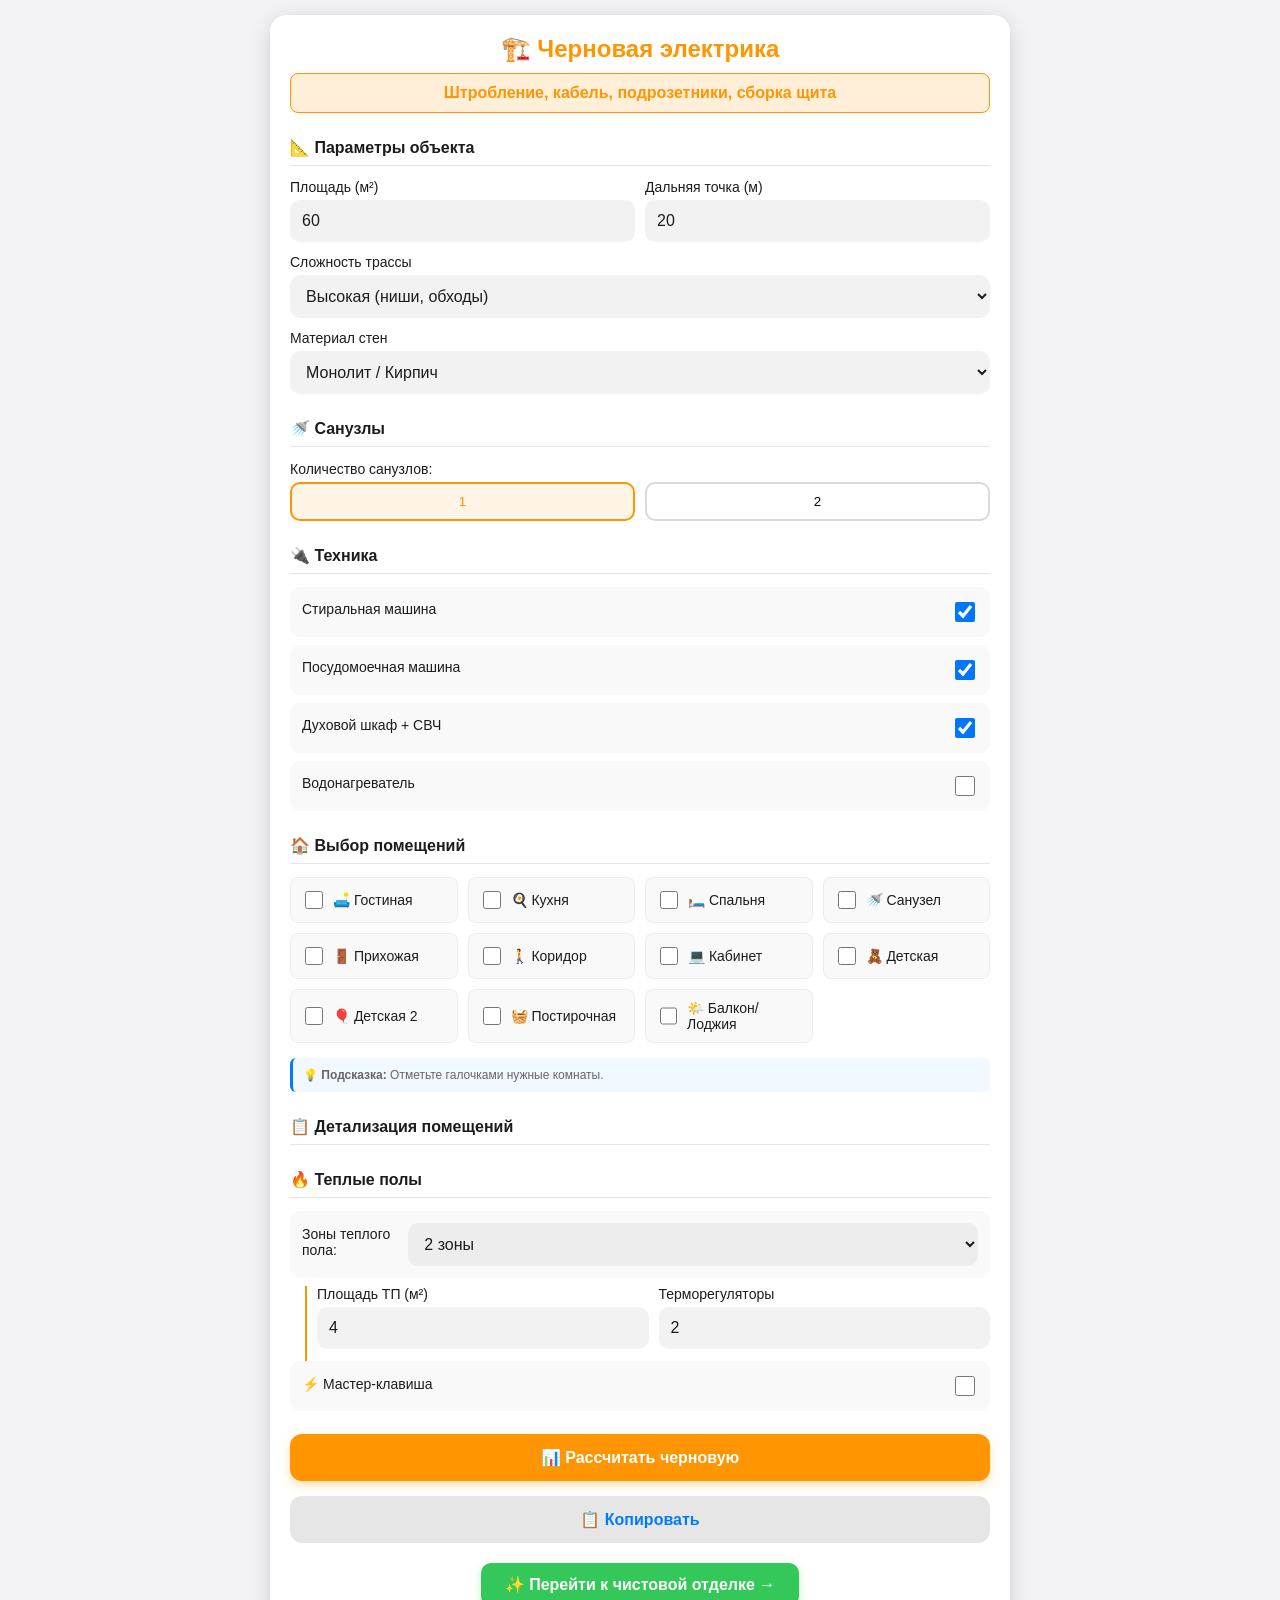
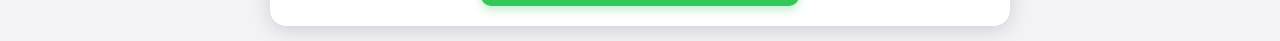
==== commit 5cd628ac: "Add files via upload" ====
--- a/index.html
+++ b/index.html
@@ -118,9 +118,13 @@
     <button class="btn btn-secondary" onclick="copyResult()">📋 Копировать</button>
 
     <div id="result"></div>
+    
+    <!-- НАВИГАЦИЯ К ЧИСТОВОЙ -->
+    <div class="navigation">
+        <a href="finish.html" class="nav-link">✨ Перейти к чистовой отделке →</a>
+    </div>
 </div>
 
-<!-- Подключаем файлы в правильном порядке -->
 <script src="materials.js"></script>
 <script src="panel.js"></script>
 <script src="rough.js"></script>
--- a/rough.css
+++ b/rough.css
@@ -360,4 +360,25 @@
     .checkbox-item { background: rgba(255,255,255,0.05); }
     .room-card { background: rgba(255,255,255,0.03); }
     .room-check-item { background: rgba(255,255,255,0.05); }
+}
+.navigation {
+    margin-top: 20px;
+    text-align: center;
+}
+
+.nav-link {
+    display: inline-block;
+    padding: 12px 24px;
+    background: #34C759;
+    color: white;
+    text-decoration: none;
+    border-radius: 10px;
+    font-weight: 600;
+    transition: background 0.2s;
+    box-shadow: 0 4px 10px rgba(52,199,89,0.3);
+}
+
+.nav-link:hover {
+    background: #28a745;
+    transform: translateY(-2px);
 }
